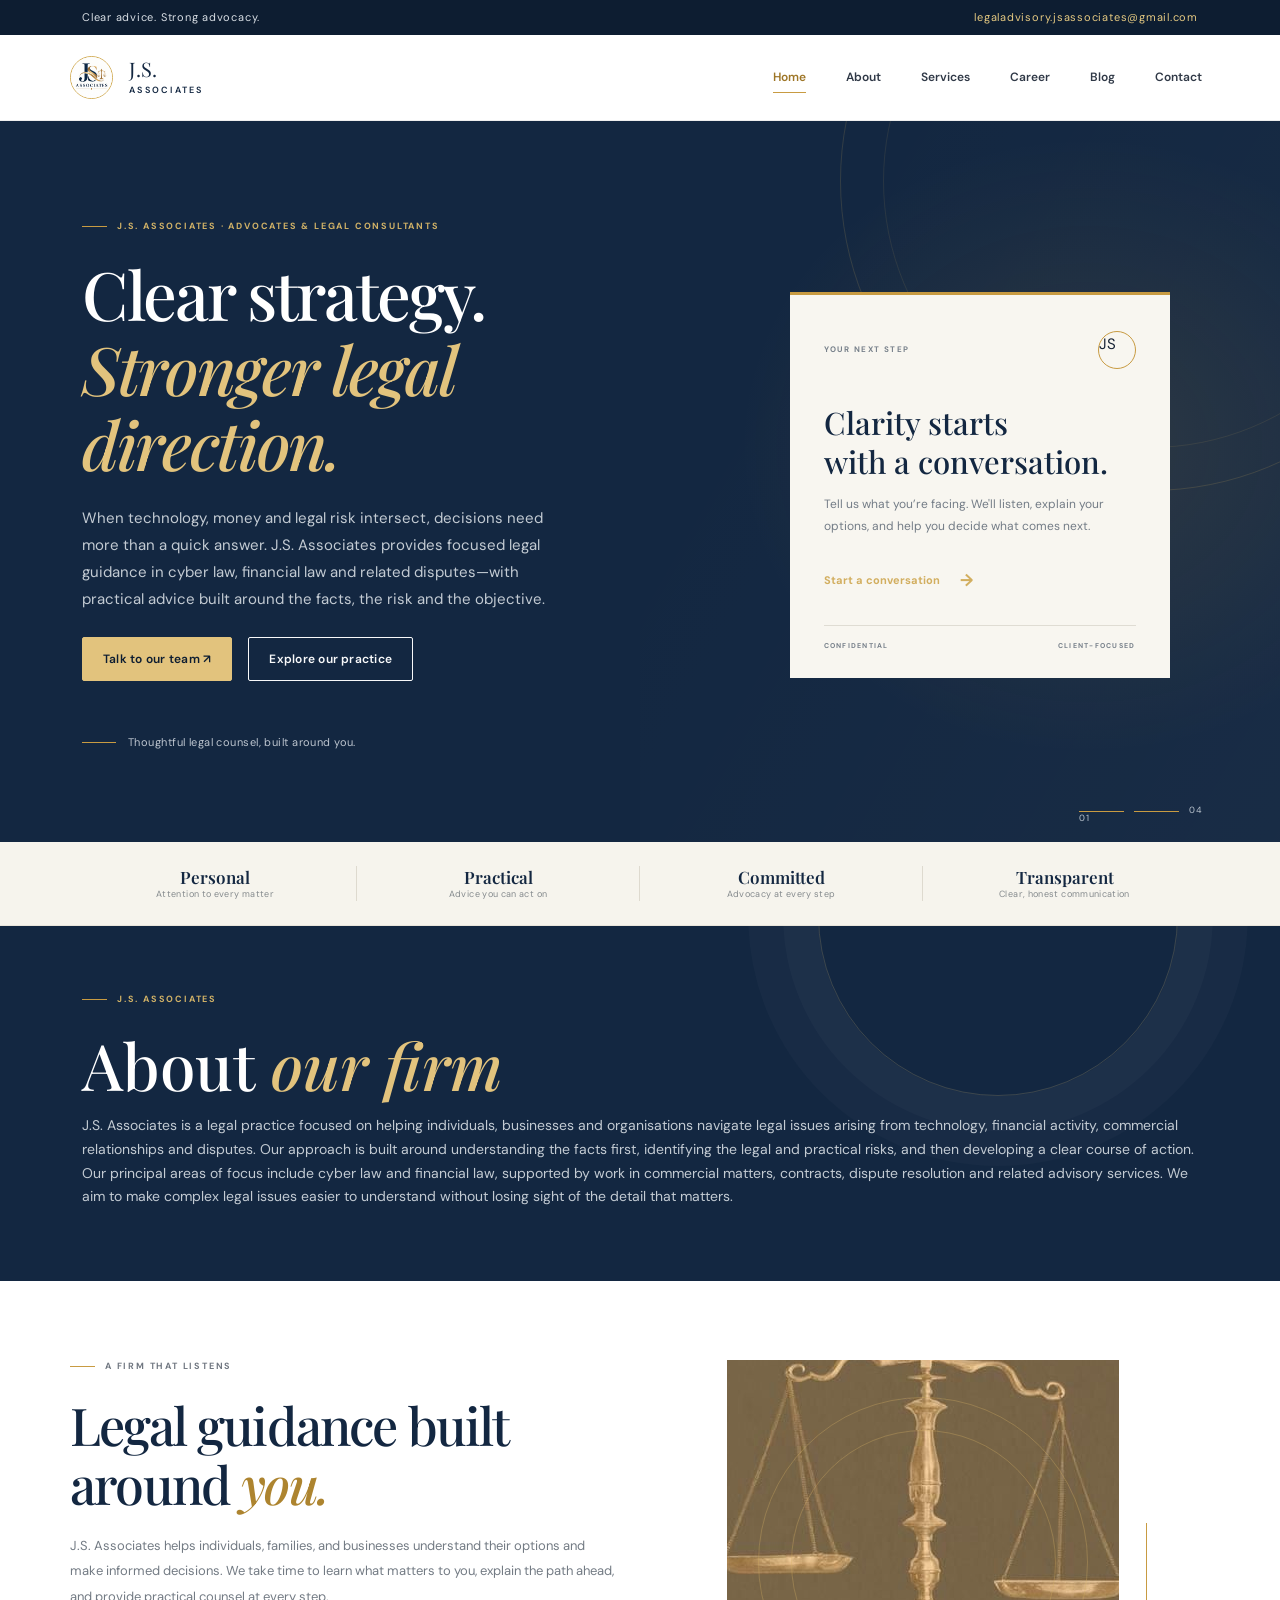
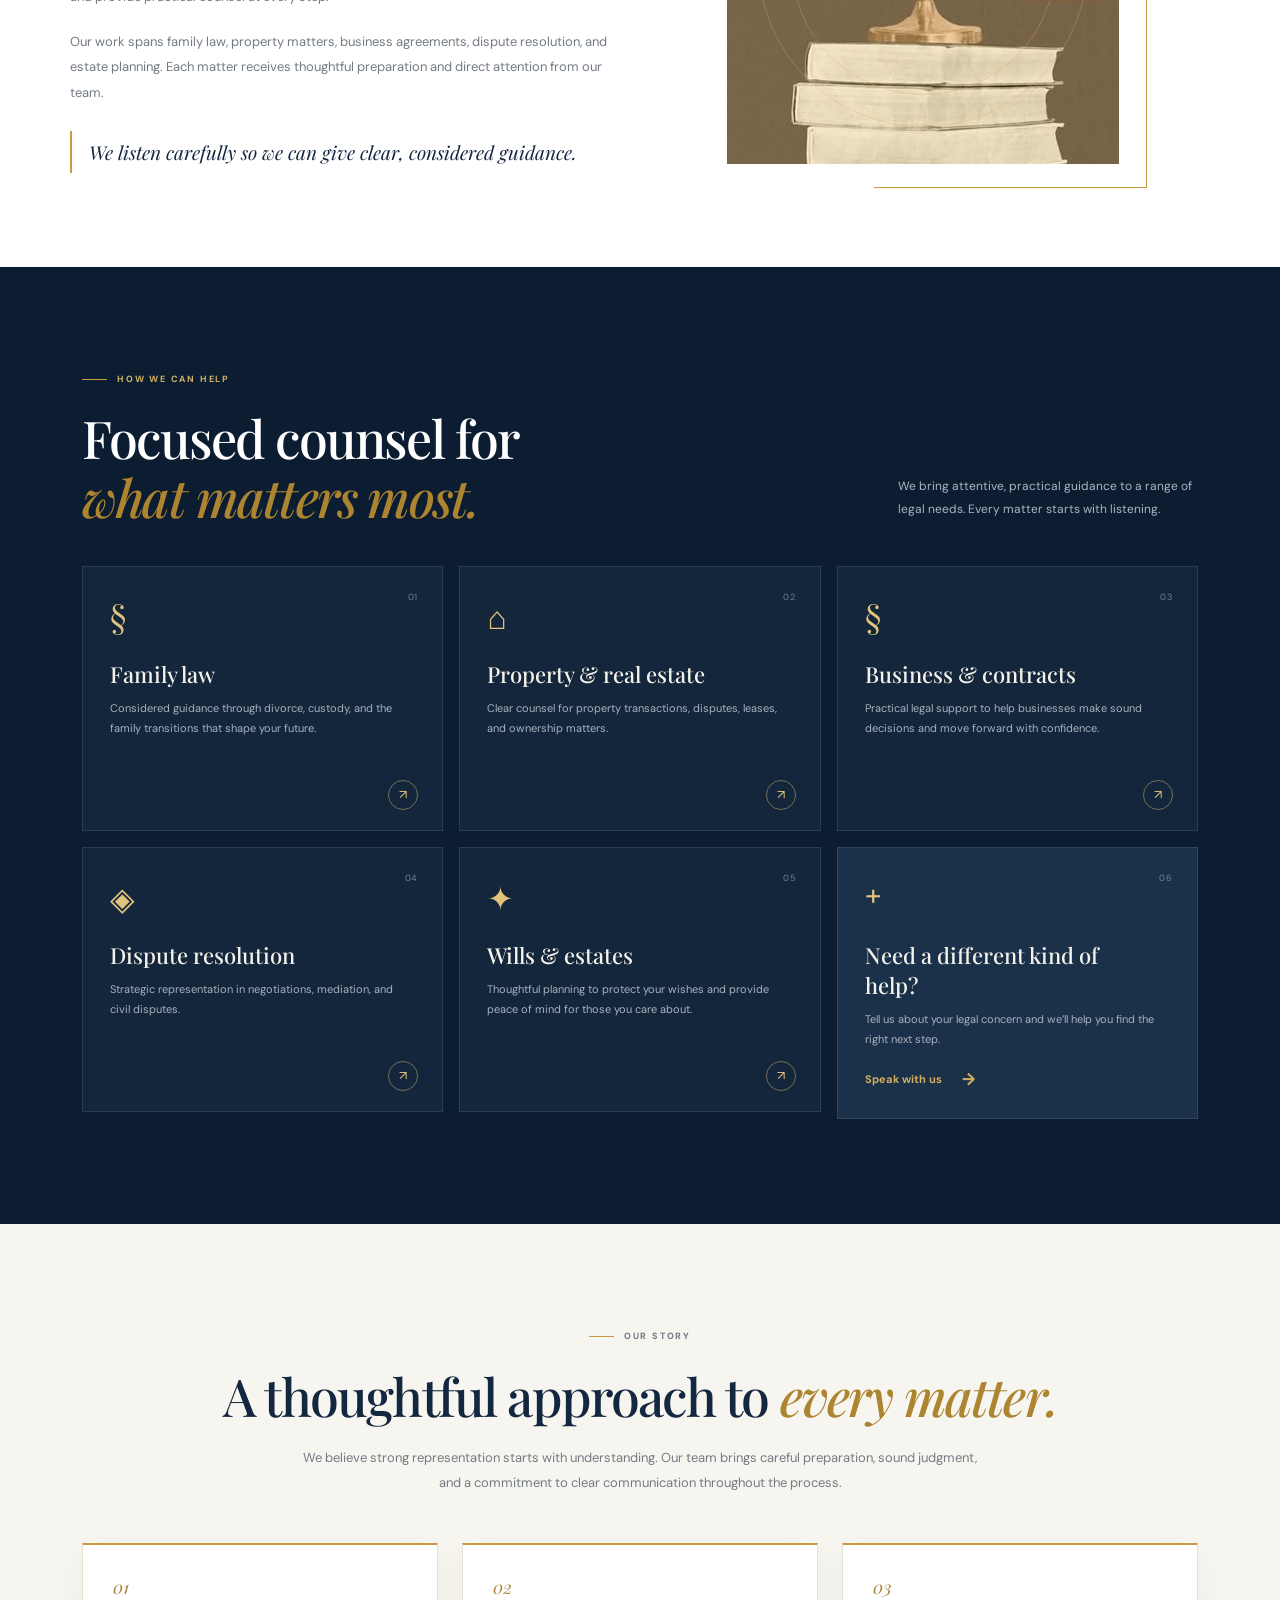
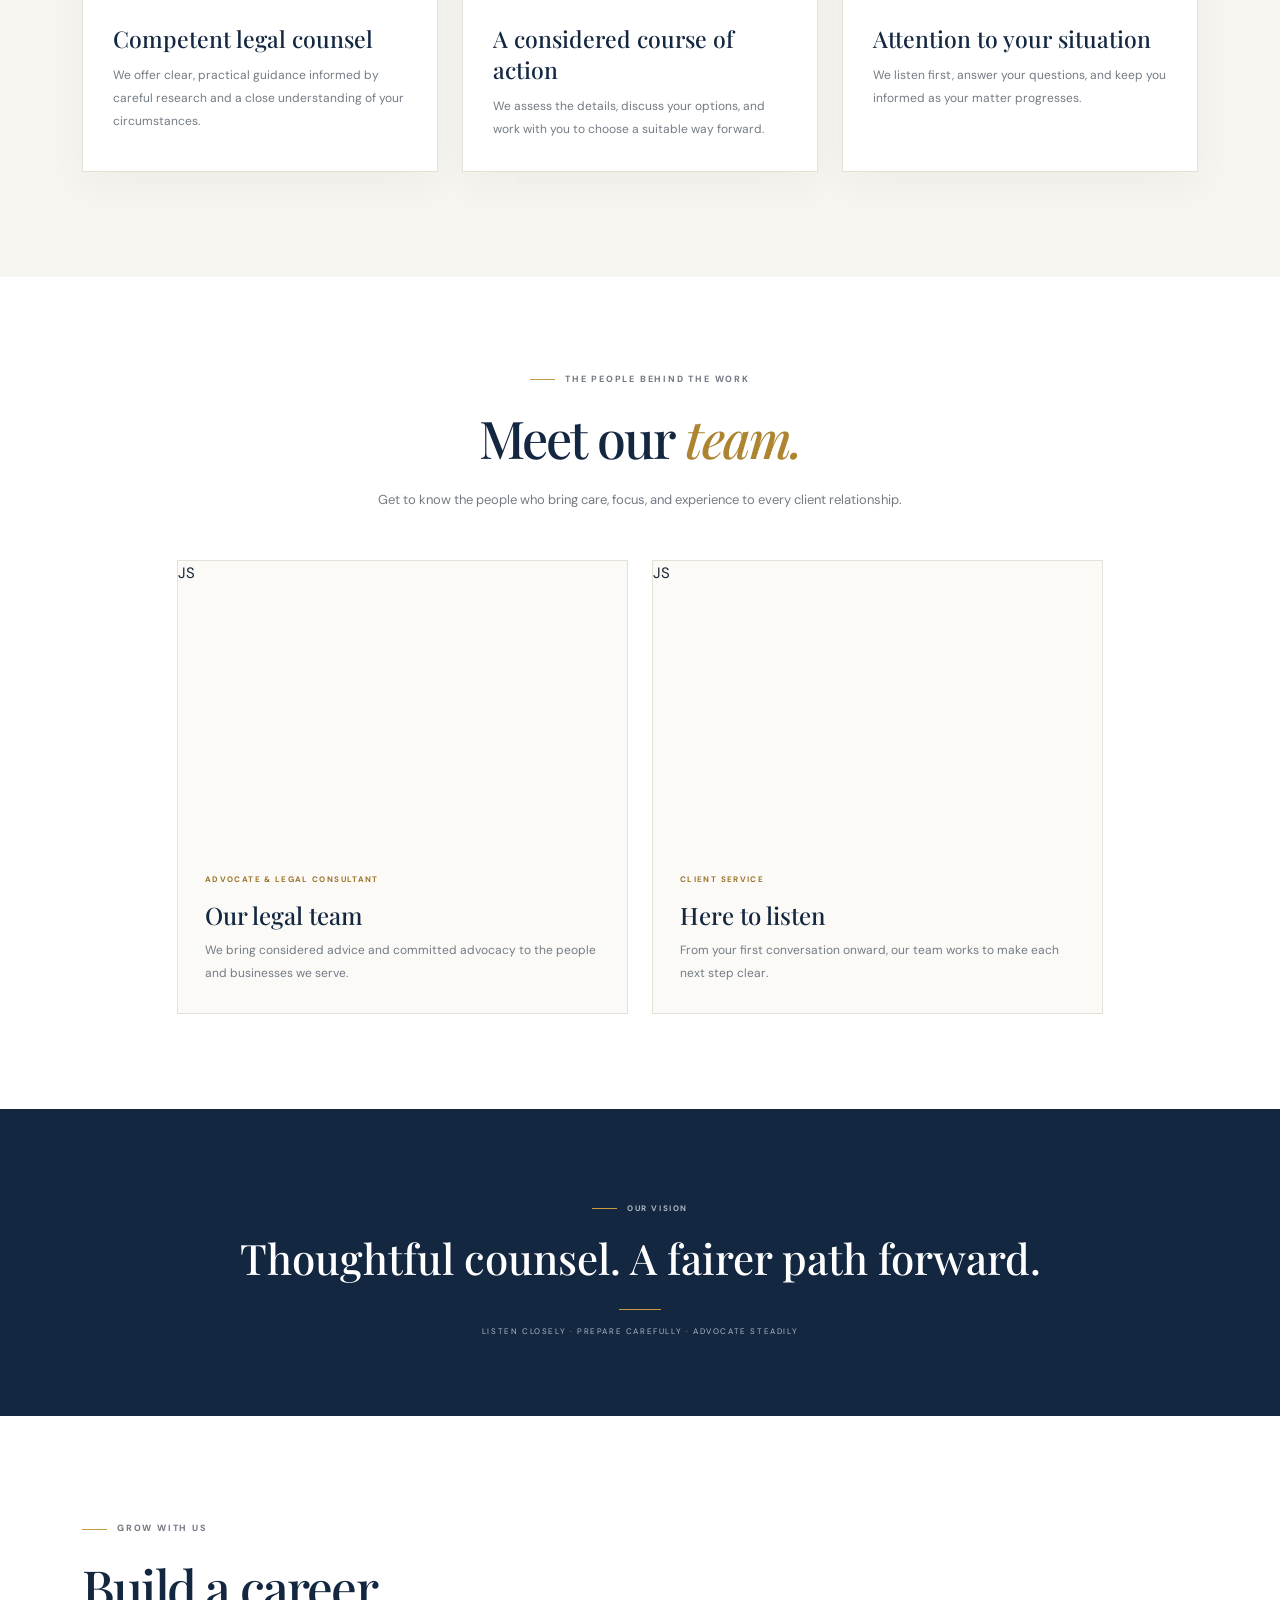
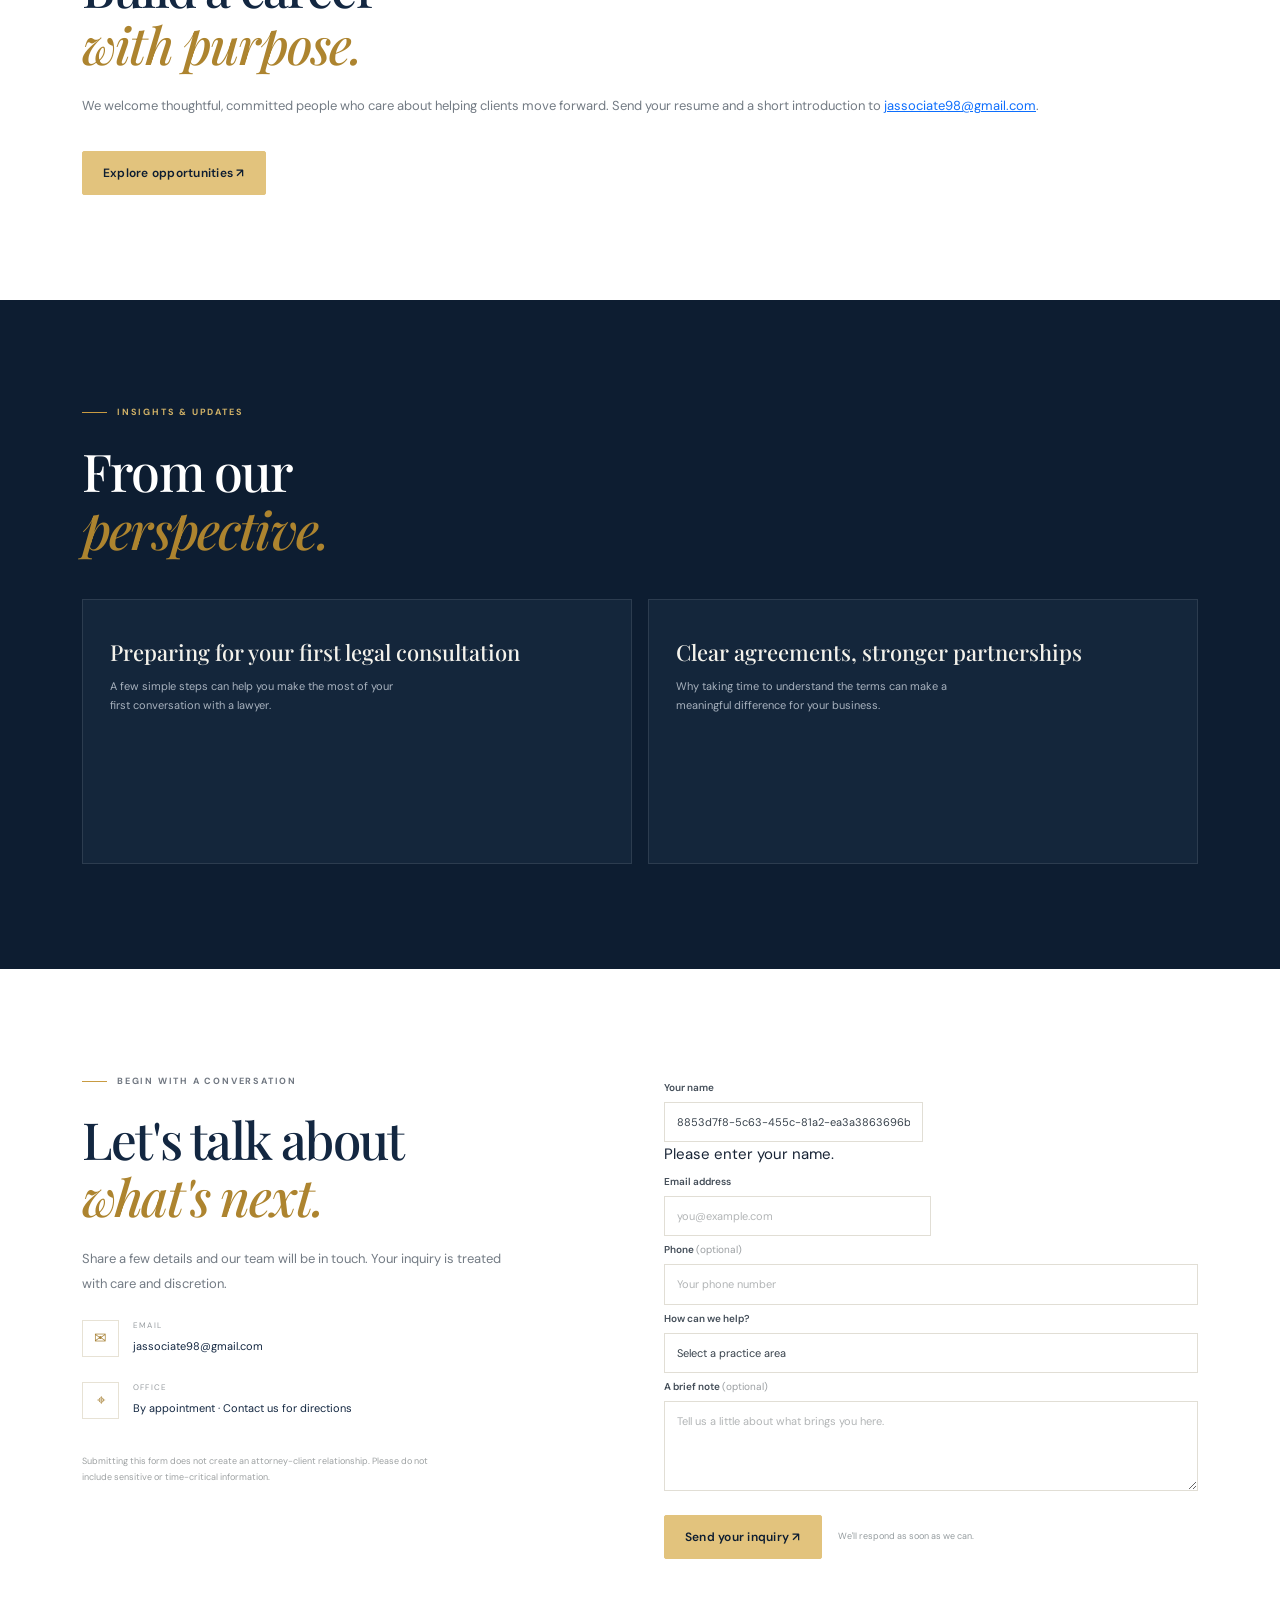
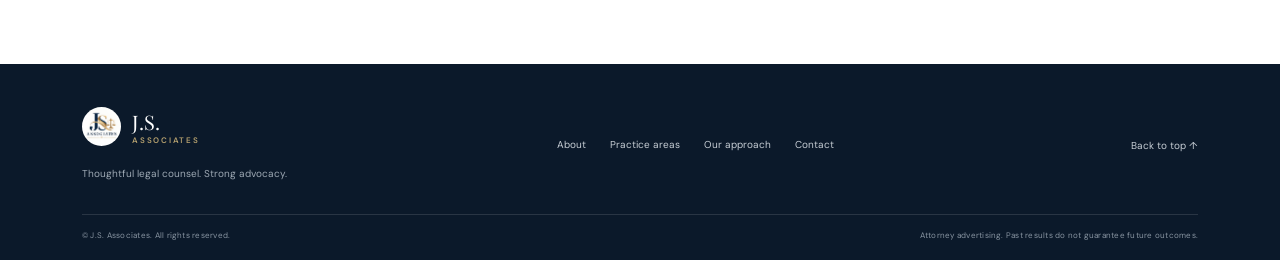
==== index.html @ 90ffd628 "Initial commit" ====
﻿<!doctype html>
<html lang="en">

<head>
  <meta charset="utf-8">
  <meta name="viewport" content="width=device-width, initial-scale=1">
  <meta name="description"
    content="Thoughtful legal counsel for individuals, families, and businesses. Meet the attorneys at J.S. Associates.">
  <title>J.S. Associates | Trusted Legal Counsel</title>
  <link rel="preconnect" href="https://fonts.googleapis.com">
  <link rel="preconnect" href="https://fonts.gstatic.com" crossorigin>
  <link
    href="https://fonts.googleapis.com/css2?family=DM+Sans:wght@400;500;600;700&family=Playfair+Display:wght@500;600;700&display=swap"
    rel="stylesheet">
  <link href="https://cdn.jsdelivr.net/npm/bootstrap@5.3.3/dist/css/bootstrap.min.css" rel="stylesheet">
  <link rel="stylesheet" href="styles.css">
</head>

<body>
  <div class="topline">
    <div class="container d-flex justify-content-between"><span>Clear advice. Strong advocacy.</span><a
        href="mailto:legaladvisory.jsassociates@gmail.com">legaladvisory.jsassociates@gmail.com</a></div>
  </div>
  <header class="site-header sticky-top">
    <nav class="navbar navbar-expand-lg container py-3" aria-label="Main navigation">
      <a class="navbar-brand d-flex align-items-center gap-3" href="#home" aria-label="J.S. Associates home"><img
          src="public/logo-associates.jpeg" alt="J.S. Associates logo" class="brand-mark"><span class="brand-name">J.S.
          <span>ASSOCIATES</span></span></a>
      <button class="navbar-toggler" type="button" aria-label="Open navigation" aria-expanded="false"
        aria-controls="mainNav"><span class="navbar-toggler-icon"></span></button>
      <div class="collapse navbar-collapse" id="mainNav">
        <ul class="navbar-nav ms-auto align-items-lg-center gap-lg-4">
          <li class="nav-item"><a class="nav-link page-tab active" aria-current="page" href="#home">Home</a></li>
          <li class="nav-item"><a class="nav-link page-tab" href="#about">About</a></li>
          <li class="nav-item"><a class="nav-link page-tab" href="#services">Services</a></li>
          <li class="nav-item"><a class="nav-link page-tab" href="#career">Career</a></li>
          <li class="nav-item"><a class="nav-link page-tab" href="#blog">Blog</a></li>
          <li class="nav-item"><a class="nav-link page-tab" href="#contact">Contact</a></li>
        </ul>
      </div>
    </nav>
  </header>
  <main>
    <section class="hero" id="home">
      <div class="hero-slides" aria-hidden="true">
        <div class="hero-slide" style="--hero-image: url('https://images.unsplash.com/photo-1589829545856-d10d557cf95f?auto=format&amp;fit=crop&amp;w=2000&amp;q=85')"></div>
        <div class="hero-slide" style="--hero-image: url('https://images.unsplash.com/photo-1550751827-4bd374c3f58b?auto=format&amp;fit=crop&amp;w=2000&amp;q=85')"></div>
        <div class="hero-slide" style="--hero-image: url('https://images.unsplash.com/photo-1450101499163-c8848c66ca85?auto=format&amp;fit=crop&amp;w=2000&amp;q=85')"></div>
        <div class="hero-slide" style="--hero-image: url('https://images.unsplash.com/photo-1486406146926-c627a92ad1ab?auto=format&amp;fit=crop&amp;w=2000&amp;q=85')"></div>
      </div>
      <div class="hero-shape"></div>
      <div class="container hero-inner">
        <div class="row align-items-center g-5">
          <div class="col-lg-7">
            <p class="eyebrow"><span></span> J.S. ASSOCIATES &middot; ADVOCATES & LEGAL CONSULTANTS</p>
            <h1>Clear strategy.<br><em>Stronger legal direction.</em></h1>
            <p class="hero-copy">When technology, money and legal risk intersect, decisions need more than a quick
              answer. J.S. Associates provides focused legal guidance in cyber law, financial law and related
              disputes—with practical advice built around the facts, the risk and the objective.
            </p>
            <div class="d-flex flex-wrap gap-3 mt-4"><a class="btn btn-gold btn-lg" href="#contact">Talk to our team
                <span aria-hidden="true">&#8599;</span></a><a class="btn btn-outline-light btn-lg"
                href="#practice">Explore our practice</a></div>
            <div class="hero-note"><span class="note-rule"></span><span>Thoughtful legal counsel, built around
                you.</span></div>
          </div>
          <div class="col-lg-5">
            <div class="hero-card">
              <div class="hero-card-top"><span class="small-label">YOUR NEXT STEP</span><span
                  class="card-mark">JS</span></div>
              <h2>Clarity starts<br>with a conversation.</h2>
              <p>Tell us what you&#8217;re facing. We&apos;ll listen, explain your options, and help you decide what
                comes next.</p><a href="#contact" class="text-link">Start a conversation <span>&#8594;</span></a>
              <div class="card-line"></div>
              <div class="card-meta"><span>CONFIDENTIAL</span><span>CLIENT-FOCUSED</span></div>
            </div>
          </div>
        </div>
      </div>
      <div class="hero-index"><span id="heroSlideNumber">01</span> <span></span> 04</div>
    </section>
    <section class="trust-strip">
      <div class="container">
        <div class="row text-center g-3">
          <div class="col-6 col-lg-3 trust-item"><strong>Personal</strong><span>Attention to every matter</span></div>
          <div class="col-6 col-lg-3 trust-item"><strong>Practical</strong><span>Advice you can act on</span></div>
          <div class="col-6 col-lg-3 trust-item"><strong>Committed</strong><span>Advocacy at every step</span></div>
          <div class="col-6 col-lg-3 trust-item"><strong>Transparent</strong><span>Clear, honest communication</span>
          </div>
        </div>
      </div>
    </section>
    <section class="about-intro" id="about">
      <div class="page-banner">
        <div class="container">
          <p class="eyebrow"><span></span> J.S. ASSOCIATES</p>
          <h1>About <em>our firm</em></h1>
          <p>J.S. Associates is a legal practice focused on helping individuals, businesses and organisations navigate
            legal issues arising from technology, financial activity, commercial relationships and disputes. Our
            approach is built around understanding the facts first, identifying the legal and practical risks, and then
            developing a clear course of action.
            Our principal areas of focus include cyber law and financial law, supported by work in commercial matters,
            contracts, dispute resolution and related advisory services. We aim to make complex legal issues easier to
            understand without losing sight of the detail that matters.
          </p>
        </div>
      </div>
      <div class="container section-pad">
        <div class="row g-5 align-items-center">
          <div class="col-lg-6">
            <p class="eyebrow dark"><span></span> A FIRM THAT LISTENS</p>
            <h2 class="section-title">Legal guidance built around <em>you.</em></h2>
            <p class="body-copy">J.S. Associates helps individuals, families, and businesses understand their options
              and make informed decisions. We take time to learn what matters to you, explain the path ahead, and
              provide practical counsel at every step.</p>
            <p class="body-copy">Our work spans family law, property matters, business agreements, dispute resolution,
              and estate planning. Each matter receives thoughtful preparation and direct attention from our team.</p>
            <p class="about-promise">We listen carefully so we can give clear, considered guidance.</p>
          </div>
          <div class="col-lg-6">
            <div class="about-art">
              <div class="art-frame">
                <img src="/public/a65504a9b54c67f866bd3abbc84ac392.jpg" alt="">
             
            </div>
          </div>
        </div>
      </div>
    </section>
    <section class="section-pad practice" id="practice">
      <div class="container">
        <div class="section-heading d-flex flex-column flex-lg-row justify-content-between align-items-lg-end">
          <div>
            <p class="eyebrow"><span></span> HOW WE CAN HELP</p>
            <h2 class="section-title">Focused counsel for<br><em>what matters most.</em></h2>
          </div>
          <p class="section-intro">We bring attentive, practical guidance to a range of legal needs. Every matter starts
            with listening.</p>
        </div>
        <div class="row g-3 mt-4">
          <div class="col-md-6 col-lg-4">
            <article class="practice-card"><span class="practice-num">01</span>
              <div class="practice-icon">&#167;</div>
              <h3>Family law</h3>
              <p>Considered guidance through divorce, custody, and the family transitions that shape your future.</p><a
                href="#contact" aria-label="Ask about family law" class="circle-arrow">&#8599;</a>
            </article>
          </div>
          <div class="col-md-6 col-lg-4">
            <article class="practice-card"><span class="practice-num">02</span>
              <div class="practice-icon">&#8962;</div>
              <h3>Property & real estate</h3>
              <p>Clear counsel for property transactions, disputes, leases, and ownership matters.</p><a href="#contact"
                aria-label="Ask about property and real estate" class="circle-arrow">&#8599;</a>
            </article>
          </div>
          <div class="col-md-6 col-lg-4">
            <article class="practice-card"><span class="practice-num">03</span>
              <div class="practice-icon">&#167;</div>
              <h3>Business & contracts</h3>
              <p>Practical legal support to help businesses make sound decisions and move forward with confidence.</p><a
                href="#contact" aria-label="Ask about business and contracts" class="circle-arrow">&#8599;</a>
            </article>
          </div>
          <div class="col-md-6 col-lg-4">
            <article class="practice-card"><span class="practice-num">04</span>
              <div class="practice-icon">&#9672;</div>
              <h3>Dispute resolution</h3>
              <p>Strategic representation in negotiations, mediation, and civil disputes.</p><a href="#contact"
                aria-label="Ask about dispute resolution" class="circle-arrow">&#8599;</a>
            </article>
          </div>
          <div class="col-md-6 col-lg-4"> 
            <article class="practice-card"><span class="practice-num">05</span>
              <div class="practice-icon">&#10022;</div>
              <h3>Wills & estates</h3>
              <p>Thoughtful planning to protect your wishes and provide peace of mind for those you care about.</p><a
                href="#contact" aria-label="Ask about wills and estates" class="circle-arrow">&#8599;</a>
            </article>
          </div>
          <div class="col-md-6 col-lg-4">
            <article class="practice-card practice-cta"><span class="practice-num">06</span>
              <div class="practice-icon">+</div>
              <h3>Need a different kind of help?</h3>
              <p>Tell us about your legal concern and we&#8217;ll help you find the right next step.</p><a
                href="#contact" class="text-link">Speak with us <span>&#8594;</span></a>
            </article>
          </div>
        </div>
      </div>
    </section>
    <section class="section-pad approach" id="approach">
      <div class="container">
        <div class="section-heading text-center mb-5">
          <p class="eyebrow dark justify-content-center"><span></span> OUR STORY</p>
          <h2 class="section-title">A thoughtful approach to <em>every matter.</em></h2>
          <p class="body-copy mx-auto" style="max-width:680px">We believe strong representation starts with
            understanding. Our team brings careful preparation, sound judgment, and a commitment to clear communication
            throughout the process.</p>
        </div>
        <div class="row g-4">
          <div class="col-md-4">
            <article class="why-card"><span class="why-icon">01</span>
              <h3>Competent legal counsel</h3>
              <p>We offer clear, practical guidance informed by careful research and a close understanding of your
                circumstances.</p>
            </article>
          </div>
          <div class="col-md-4">
            <article class="why-card"><span class="why-icon">02</span>
              <h3>A considered course of action</h3>
              <p>We assess the details, discuss your options, and work with you to choose a suitable way forward.</p>
            </article>
          </div>
          <div class="col-md-4">
            <article class="why-card"><span class="why-icon">03</span>
              <h3>Attention to your situation</h3>
              <p>We listen first, answer your questions, and keep you informed as your matter progresses.</p>
            </article>
          </div>
        </div>
      </div>
    </section>
    <section class="team-section">
      <div class="container">
        <div class="section-heading text-center mb-5">
          <p class="eyebrow dark justify-content-center"><span></span> THE PEOPLE BEHIND THE WORK</p>
          <h2 class="section-title">Meet our <em>team.</em></h2>
          <p class="body-copy mx-auto" style="max-width:620px">Get to know the people who bring care, focus, and
            experience to every client relationship.</p>
        </div>
        <div class="row g-4 justify-content-center">
          <div class="col-md-6 col-lg-5">
            <article class="team-card">
              <div class="team-monogram">JS</div>
              <div class="team-copy"><span class="team-role">ADVOCATE &amp; LEGAL CONSULTANT</span>
                <h3>Our legal team</h3>
                <p>We bring considered advice and committed advocacy to the people and businesses we serve.</p>
              </div>
            </article>
          </div>
          <div class="col-md-6 col-lg-5">
            <article class="team-card">
              <div class="team-monogram">JS</div>
              <div class="team-copy"><span class="team-role">CLIENT SERVICE</span>
                <h3>Here to listen</h3>
                <p>From your first conversation onward, our team works to make each next step clear.</p>
              </div>
            </article>
          </div>
        </div>
      </div>
    </section>
    <section class="quote-band vision-band">
      <div class="container text-center">
        <p class="eyebrow justify-content-center"><span></span> OUR VISION</p>
        <blockquote>Thoughtful counsel. A fairer path forward.</blockquote><span class="quote-rule"></span>
        <p>LISTEN CLOSELY &middot; PREPARE CAREFULLY &middot; ADVOCATE STEADILY</p>
      </div>
    </section>
    <section class="section-pad contact" id="career">
      <div class="container">
        <p class="eyebrow dark"><span></span> GROW WITH US</p>
        <h2 class="section-title">Build a career<br><em>with purpose.</em></h2>
        <p class="body-copy">We welcome thoughtful, committed people who care about helping clients move forward. Send
          your resume and a short introduction to <a href="mailto:jassociate98@gmail.com">jassociate98@gmail.com</a>.
        </p><a class="btn btn-gold mt-3" href="mailto:jassociate98@gmail.com">Explore opportunities &#8599;</a>
      </div>
    </section>
    <section class="section-pad practice" id="blog">
      <div class="container">
        <p class="eyebrow"><span></span> INSIGHTS &amp; UPDATES</p>
        <h2 class="section-title">From our<br><em>perspective.</em></h2>
        <div class="row g-3 mt-4">
          <div class="col-md-6">
            <article class="practice-card">
              <h3>Preparing for your first legal consultation</h3>
              <p>A few simple steps can help you make the most of your first conversation with a lawyer.</p>
            </article>
          </div>
          <div class="col-md-6">
            <article class="practice-card">
              <h3>Clear agreements, stronger partnerships</h3>
              <p>Why taking time to understand the terms can make a meaningful difference for your business.</p>
            </article>
          </div>
        </div>
      </div>
    </section>
    <section class="section-pad contact" id="contact">
      <div class="container">
        <div class="row g-5">
          <div class="col-lg-5">
            <p class="eyebrow dark"><span></span> BEGIN WITH A CONVERSATION</p>
            <h2 class="section-title">Let&apos;s talk about<br><em>what&apos;s next.</em></h2>
            <p class="body-copy">Share a few details and our team will be in touch. Your inquiry is treated with care
              and discretion.</p>
            <div class="contact-detail"><span class="detail-icon">&#9993;</span>
              <div><small>EMAIL</small><a href="mailto:jassociate98@gmail.com">jassociate98@gmail.com</a></div>
            </div>
            <div class="contact-detail"><span class="detail-icon">&#8982;</span>
              <div><small>OFFICE</small><span>By appointment &middot; Contact us for directions</span></div>
            </div>
            <p class="disclaimer">Submitting this form does not create an attorney-client relationship. Please do not
              include sensitive or time-critical information.</p>
          </div>
          <div class="col-lg-6 offset-lg-1">
            <form id="jassociate98@gmail.com" novalidate>
              <div class="row g-3">
                <div class="col-md-6"><label for="name" class="form-label">Your name</label><input class="form-control"
                    id="name" name="name" required autocomplete="name" placeholder="Full name" name="access_key"
                    value="8853d7f8-5c63-455c-81a2-ea3a3863696b" <div class="invalid-feedback">Please enter your name.
                </div>
              </div>
              <div class="col-md-6"><label for="email" class="form-label">Email address</label><input
                  class="form-control" id="email" name="email" type="email" required autocomplete="email"
                  placeholder="you@example.com">
                <div class="invalid-feedback">Please enter a valid email address.</div>
              </div>
              <div class="col-12"><label for="phone" class="form-label">Phone <span
                    class="optional">(optional)</span></label><input class="form-control" id="phone" name="phone"
                  type="tel" autocomplete="tel" placeholder="Your phone number"></div>
              <div class="col-12"><label for="matter" class="form-label">How can we help?</label><select
                  class="form-select" id="matter" name="matter" required>
                  <option value="" selected disabled>Select a practice area</option>
                  <option>Family law</option>
                  <option>Property & real estate</option>
                  <option>Business & contracts</option>
                  <option>Dispute resolution</option>
                  <option>Wills & estates</option>
                  <option>Other</option>
                </select>
                <div class="invalid-feedback">Please choose a practice area.</div>
              </div>
              <div class="col-12"><label for="message" class="form-label">A brief note <span
                    class="optional">(optional)</span></label><textarea class="form-control" id="message" name="message"
                  rows="4" placeholder="Tell us a little about what brings you here."></textarea></div>
              <div class="col-12 d-flex flex-column flex-sm-row align-items-sm-center gap-3 mt-4"><button
                  class="btn btn-gold btn-lg" type="submit">Send your inquiry <span
                    aria-hidden="true">&#8599;</span></button><span class="form-note">We&apos;ll respond as soon as we
                  can.</span></div>
              <div class="col-12">
                <div id="formStatus" class="form-status" role="status" aria-live="polite"></div>
              </div>
          </div>
          </form>
        </div>
      </div>
      </div>
    </section>
  </main>
  <footer class="footer">
    <div class="container">
      <div class="row align-items-center gy-4">
        <div class="col-lg-5"><a class="footer-brand" href="#home"><img src="public/logo-associates.jpeg" alt=""><span>J.S.
              <small>ASSOCIATES</small></span></a>
          <p>Thoughtful legal counsel. Strong advocacy.</p>
        </div>
        <div class="col-lg-4">
          <div class="footer-links"><a href="#about">About</a><a href="#practice">Practice areas</a><a
              href="#approach">Our approach</a><a href="#contact">Contact</a></div>
        </div>
        <div class="col-lg-3 text-lg-end"><a class="back-top" href="#home">Back to top &#8593;</a></div>
      </div>
      <div class="footer-bottom"><span>&#169; <span id="year"></span> J.S. Associates. All rights
          reserved.</span><span>Attorney advertising. Past results do not guarantee future outcomes.</span></div>
    </div>
  </footer>
  <script src="https://cdn.jsdelivr.net/npm/bootstrap@5.3.3/dist/js/bootstrap.bundle.min.js"></script>
  <script src="script.js"></script>
</body>

</html>
---- styles.css ----
﻿:root {
    --navy: #132741;
    --navy-deep: #0d1d31;
    --gold: #c89b42;
    --gold-light: #e2c37d;
    --cream: #f7f5ef;
    --ink: #172335;
    --muted: #687382;
    --line: #e5e1d7;
    --serif: "Playfair Display", Georgia, serif;
    --sans: "DM Sans", Arial, sans-serif
}

* {
    box-sizing: border-box
}

html {
    scroll-behavior: smooth;
    scroll-padding-top: 86px
}

body {
    margin: 0;
    font-family: var(--sans);
    color: var(--ink);
    font-size: 15px;
    line-height: 1.7
}

.topline {
    background: var(--navy-deep);
    color: #d9dfE5;
    font-size: 11px;
    letter-spacing: .07em;
    padding: 8px 0
}

.topline a {
    color: #e5c981;
    text-decoration: none
}

.site-header {
    background: rgba(255, 255, 255, .97);
    border-bottom: 1px solid #eee;
    z-index: 10
}

.navbar-brand {
    text-decoration: none
}

.brand-mark {
    width: 43px;
    height: 43px;
    object-fit: cover;
    border-radius: 50%;
    border: 1px solid #d2ad58
}

.brand-name {
    color: var(--navy);
    font-family: var(--serif);
    font-size: 20px;
    line-height: 1
}

.brand-name span {
    display: block;
    font: 600 9px var(--sans);
    letter-spacing: .25em;
    margin-top: 5px
}

.nav-link {
    font-size: 12px;
    font-weight: 600;
    color: #303947 !important
}

.nav-link:hover {
    color: #9e7627 !important
}

.btn {
    border-radius: 2px;
    font-weight: 600;
    font-size: 12px;
    letter-spacing: .02em;
    padding: 12px 20px
}

.btn-gold {
    color: var(--navy-deep);
    background: var(--gold-light);
    border: 1px solid var(--gold-light)
}

.btn-gold:hover {
    background: #d4ae5a;
    border-color: #d4ae5a;
    color: var(--navy-deep)
}

.nav-cta {
    padding: 10px 16px
}

.hero {
    position: relative;
    overflow: hidden;
    background: var(--navy);
    color: #fff;
    min-height: 600px;
    padding: 98px 0 90px
}

.hero-slides {
    position: absolute;
    inset: 0;
    z-index: 0;
    background: var(--navy)
}

.hero-slide {
    position: absolute;
    inset: 0;
    opacity: 0;
    background-image: var(--hero-image);
    background-position: center;
    background-size: cover;
    animation: hero-fade 24s infinite;
}

.hero-slide:nth-child(2) { animation-delay: 6s }
.hero-slide:nth-child(3) { animation-delay: 12s }
.hero-slide:nth-child(4) { animation-delay: 18s }

.hero-slide:after {
    content: "";
    position: absolute;
    inset: 0;
    background: linear-gradient(90deg, rgba(11, 25, 42, .94) 0%, rgba(11, 25, 42, .82) 48%, rgba(11, 25, 42, .58) 100%);
}

@keyframes hero-fade {
    0%, 22%, 100% { opacity: 0 }
    4%, 18% { opacity: 1 }
}

@media (prefers-reduced-motion: reduce) {
    .hero-slide { animation: none; opacity: 0 }
    .hero-slide:first-child { opacity: 1 }
}

.hero:before {
    content: "";
    position: absolute;
    z-index: 1;
    inset: 0 0 0 50%;
    background: radial-gradient(ellipse at 70% 45%, rgba(201, 155, 66, .13), transparent 55%), linear-gradient(120deg, transparent 20%, rgba(255, 255, 255, .025))
}

.hero-shape {
    position: absolute;
    z-index: 2;
    width: 620px;
    height: 620px;
    border: 1px solid rgba(207, 169, 91, .17);
    border-radius: 50%;
    right: -180px;
    top: -250px
}

.hero-shape:after {
    content: "";
    position: absolute;
    inset: 42px;
    border: 1px solid rgba(207, 169, 91, .11);
    border-radius: 50%
}

.hero-inner {
    position: relative;
    z-index: 3
}

.eyebrow {
    font-size: 9px;
    font-weight: 700;
    letter-spacing: .2em;
    color: #d1b267;
    margin-bottom: 22px;
    display: flex;
    align-items: center;
    gap: 10px
}

.eyebrow>span {
    width: 25px;
    height: 1px;
    background: var(--gold)
}

.eyebrow.dark {
    color: #707781
}

.hero h1,
.section-title {
    font: 500 clamp(42px, 5.3vw, 67px)/1.12 var(--serif);
    letter-spacing: -.035em;
    margin: 0
}

.hero h1 em,
.section-title em {
    font-weight: 500;
    color: var(--gold-light)
}

.hero-copy {
    font-size: 15px;
    color: #c3cbd3;
    max-width: 490px;
    margin: 24px 0 0;
    line-height: 1.8
}

.hero-note {
    display: flex;
    align-items: center;
    gap: 12px;
    color: #bdc5cf;
    font-size: 11px;
    margin-top: 52px;
    letter-spacing: .04em
}

.note-rule {
    height: 1px;
    width: 34px;
    background: var(--gold)
}

.hero-card {
    position: relative;
    padding: 36px 34px 27px;
    background: #f8f6f0;
    color: var(--ink);
    max-width: 380px;
    margin: 0 auto;
    border-top: 3px solid var(--gold)
}

.hero-card-top {
    display: flex;
    justify-content: space-between;
    align-items: center
}

.small-label,
.card-meta {
    font-size: 8px;
    letter-spacing: .18em;
    font-weight: 700;
    color: #77808a
}

.card-mark {
    width: 38px;
    height: 38px;
    object-fit: cover;
    border-radius: 50%;
    border: 1px solid var(--gold)
}

.hero-card h2 {
    font: 500 31px/1.25 var(--serif);
    margin: 34px 0 14px;
    color: var(--navy)
}

.hero-card p {
    color: #737c86;
    font-size: 12px;
    line-height: 1.8
}

.text-link {
    display: inline-flex;
    gap: 20px;
    align-items: center;
    color: #d2ae5f;
    text-decoration: none;
    font-size: 11px;
    font-weight: 700;
    margin-top: 12px
}

.text-link span {
    font-size: 17px;
    transition: transform .2s
}

.text-link:hover span {
    transform: translateX(4px)
}

.card-line {
    height: 1px;
    background: #dfdcd3;
    margin: 30px 0 14px
}

.card-meta {
    display: flex;
    justify-content: space-between;
    font-size: 7px
}

.hero-index {
    position: absolute;
    z-index: 3;
    bottom: 23px;
    right: 6%;
    font-size: 9px;
    letter-spacing: .15em;
    color: #bac4ce;
    display: flex;
    gap: 10px;
    align-items: center
}

.hero-index span {
    width: 45px;
    height: 1px;
    background: var(--gold)
}

.trust-strip {
    padding: 24px 0;
    background: #f6f4ed;
    border-bottom: 1px solid #e9e5db
}

.trust-item {
    display: flex;
    flex-direction: column;
    line-height: 1.5;
    border-right: 1px solid #dedacf
}

.trust-item:last-child {
    border: 0
}

.trust-item strong {
    font: 600 17px var(--serif);
    color: var(--navy)
}

.trust-item span {
    font-size: 9px;
    color: #858a8d;
    letter-spacing: .04em
}

.section-pad {
    padding: 105px 0
}

.about {
    background: #fff
}

.about-art {
       position: relative;
    max-width: 420px;
    margin: auto;
    padding: 0 28px 24px 0;

}

.art-frame {
    aspect-ratio: 1/1.03;
    background: var(--navy);
    position: relative;
    display: flex;
    align-items: center;
    justify-content: center;
    overflow: hidden
}

.art-frame:before,
.art-frame:after {
    content: "";
    position: absolute;
    border: 1px solid rgba(211, 177, 102, .33);
    border-radius: 50%;
    width: 330px;
    height: 330px
}

.art-frame:after {
    width: 265px;
    height: 265px
}

.art-initials {
    width: 180px;
    height: 180px;
    object-fit: cover;
    border-radius: 50%;
    z-index: 1;
}

.art-caption {
    position: absolute;
    bottom: 28px;
    color: #d5dce3;
    font-size: 8px;
    letter-spacing: .22em
}

.about-art:after {
    content: "";
    position: absolute;
    right: 0;
    bottom: 0;
    width: 65%;
    height: 62%;
    border-right: 1px solid var(--gold);
    border-bottom: 1px solid var(--gold);
    z-index: 0
}

.art-number {
    position: absolute;
    left: -16px;
    top: 15px;
    writing-mode: vertical-rl;
    color: var(--gold);
    font-size: 9px;
    letter-spacing: .2em
}

.section-title {
    font-size: clamp(36px, 4.1vw, 52px);
    color: var(--navy)
}

.section-title em {
    color: #ad842f
}

.body-copy {
    font-size: 13px;
    color: #737b84;
    line-height: 1.95;
    margin-top: 20px
}

.dark-link {
    color: #9a742b;
    margin-top: 12px
}

.practice {
    background: var(--navy-deep);
    color: #fff
}

.practice .section-title {
    color: #fff
}

.practice .section-intro {
    max-width: 300px;
    color: #aab5c1;
    font-size: 12px;
    line-height: 1.9;
    margin: 0 0 5px
}

.practice-card {
    position: relative;
    min-height: 265px;
    padding: 27px 27px 24px;
    background: #14263b;
    border: 1px solid rgba(255, 255, 255, .1);
    transition: transform .25s, border-color .25s
}

.practice-card:hover {
    transform: translateY(-4px);
    border-color: rgba(210, 174, 95, .65)
}

.practice-num {
    position: absolute;
    top: 23px;
    right: 24px;
    font-size: 9px;
    color: #718094;
    letter-spacing: .1em
}

.practice-icon {
    color: var(--gold-light);
    font: 32px var(--serif);
    height: 55px
}

.practice-card h3 {
    font: 500 22px var(--serif);
    color: #f4f2eb;
    margin: 10px 0
}

.practice-card p {
    font-size: 11px;
    color: #a8b2be;
    line-height: 1.8;
    max-width: 290px
}

.blog-more {
  margin-top: 18px;
}

.blog-more summary {
  display: inline-flex;
  align-items: center;
  gap: 10px;
  color: #d2ae5f;
  cursor: pointer;
  font-size: 11px;
  font-weight: 700;
  list-style: none;
}

.blog-more summary::-webkit-details-marker {
  display: none;
}

.blog-more summary span {
  font-size: 16px;
  transition: transform .2s;
}

.blog-more[open] summary span {
  transform: rotate(90deg);
}

.blog-more p {
  margin: 12px 0 0;
}

.blog-card {
  height: 100%;
  background: #fff;
  border: 1px solid var(--line);
  box-shadow: 0 8px 24px rgba(19, 39, 65, .06);
  transition: transform .25s, box-shadow .25s;
}

.blog-card:hover {
  transform: translateY(-4px);
  box-shadow: 0 14px 32px rgba(19, 39, 65, .12);
}

.blog-card > img {
  display: block;
  width: 100%;
  height: 220px;
  object-fit: cover;
  background: var(--cream);
}

.blog-card-copy {
  padding: 24px 25px 26px;
}

.blog-category {
  color: #9e7627;
  font-size: 9px;
  font-weight: 700;
  letter-spacing: .14em;
}

.blog-card h3 {
  margin: 10px 0;
  color: var(--navy);
  font: 600 20px/1.35 var(--serif);
}

.blog-card p {
  margin-bottom: 14px;
  color: var(--muted);
  font-size: 13px;
  line-height: 1.75;
}

.blog-read-more,
.blog-back {
  padding: 0;
  border: 0;
  background: transparent;
  color: #9e7627;
  cursor: pointer;
  font: 600 12px var(--sans);
}

.blog-read-more span {
  font-size: 17px;
}

.blog-article-view {
  background: #fff;
}

.blog-back {
  margin: 0 0 20px;
}

.blog-article-image {
  display: block;
  width: 100%;
  height: clamp(260px, 38vw, 460px);
  object-fit: cover;
  background: var(--navy-deep);
}

.blog-article-copy {
  max-width: 820px;
  margin: 0 auto;
  padding: 48px 24px 20px;
}

.blog-article-copy .section-title {
  margin: 12px 0 28px;
}

.blog-article-body p {
  color: #3d4857;
  font-size: 16px;
  line-height: 1.9;
  margin-bottom: 20px;
}

.blog-article-disclaimer {
  border-top: 1px solid var(--line);
  color: var(--muted);
  font-size: 12px;
  margin-top: 34px;
  padding-top: 18px;
}

.circle-arrow {
    position: absolute;
    right: 24px;
    bottom: 20px;
    width: 30px;
    height: 30px;
    border: 1px solid rgba(218, 186, 115, .48);
    border-radius: 50%;
    color: #e2c37d;
    text-decoration: none;
    display: grid;
    place-items: center;
    font-size: 13px
}

.practice-cta {
    background: #1b3049
}

.practice-cta .practice-icon {
    font: 30px var(--sans)
}

.practice-cta h3 {
    max-width: 235px
}

.practice-cta .text-link {
    margin-top: 0
}

.approach {
    background: #f7f5ef
}

.approach .body-copy {
    max-width: 370px
}

.step {
    display: flex;
    gap: 24px;
    border-bottom: 1px solid #dcd8cd;
    padding: 19px 0 22px
}

.step:first-child {
    padding-top: 0
}

.step>span {
    color: #af8734;
    font: italic 18px var(--serif)
}

.step h3 {
    font: 500 21px var(--serif);
    color: var(--navy);
    margin: 0 0 6px
}

.step p {
    color: #747c83;
    font-size: 11px;
    margin: 0
}

.quote-band {
    padding: 68px 0 63px;
    background: var(--navy);
    color: white
}

.quote-mark {
    color: var(--gold-light);
    font: 72px/.8 var(--serif)
}

.quote-band blockquote {
    font: 500 clamp(23px, 3vw, 34px)/1.4 var(--serif);
    margin: 14px 0 21px
}

.quote-rule {
    display: block;
    width: 42px;
    height: 1px;
    margin: auto;
    background: var(--gold)
}

.quote-band p {
    font-size: 8px;
    letter-spacing: .2em;
    color: #aeb8c4;
    margin: 15px 0 0
}

.contact {
    background: #fff
}

.contact .section-title {
    font-size: clamp(38px, 4vw, 52px)
}

.contact-detail {
    display: flex;
    align-items: center;
    gap: 14px;
    margin-top: 23px
}

.detail-icon {
    width: 37px;
    height: 37px;
    border: 1px solid #e7e2d5;
    color: #a88339;
    display: grid;
    place-items: center
}

.contact-detail small {
    display: block;
    font-size: 8px;
    letter-spacing: .15em;
    color: #989da1
}

.contact-detail a,
.contact-detail div>span {
    font-size: 11px;
    color: var(--navy);
    text-decoration: none
}

.disclaimer {
    font-size: 9px;
    color: #9da1a2;
    line-height: 1.7;
    max-width: 360px;
    margin-top: 34px
}

.contact-form {
    padding: 34px;
    background: #f8f7f3;
    border-top: 2px solid var(--gold)
}

.form-label {
    font-size: 10px;
    font-weight: 600;
    color: #434d58;
    margin-bottom: 6px
}

.optional {
    color: #9b9fa2;
    font-weight: 400
}

.form-control,
.form-select {
    border-radius: 0;
    border: 1px solid #e1ded5;
    background: #fff;
    padding: 11px 12px;
    font-size: 11px;
    color: #37414b
}

.form-control:focus,
.form-select:focus {
    border-color: #c5a353;
    box-shadow: 0 0 0 .15rem rgba(197, 163, 83, .14)
}

.form-control::placeholder {
    color: #b2b5b6
}

.form-note {
    font-size: 9px;
    color: #949b9e
}

.form-status {
    font-size: 11px;
    color: #2b694c
}

.footer {
    background: #0b192a;
    color: #dbe0e4;
    padding: 43px 0 18px
}

.footer-brand {
    display: inline-flex;
    align-items: center;
    gap: 11px;
    color: #fff;
    text-decoration: none;
    font: 20px var(--serif)
}

.footer-brand img {
    width: 39px;
    height: 39px;
    object-fit: cover;
    border-radius: 50%
}

.footer-brand small {
    display: block;
    color: #b5a06e;
    font: 600 8px var(--sans);
    letter-spacing: .22em
}

.footer p {
    font-size: 10px;
    color: #9ea9b4;
    margin: 10px 0 0
}

.footer-links {
    display: flex;
    flex-wrap: wrap;
    gap: 12px 24px
}

.footer-links a,
.back-top {
    color: #c7ced5;
    text-decoration: none;
    font-size: 10px
}

.footer-links a:hover,
.back-top:hover {
    color: #e2c37d
}

.footer-bottom {
    border-top: 1px solid rgba(255, 255, 255, .12);
    margin-top: 32px;
    padding-top: 14px;
    display: flex;
    justify-content: space-between;
    gap: 10px;
    color: #8995a2;
    font-size: 8px;
    letter-spacing: .03em
}

#contact,
#practice,
#about,
#approach {
    scroll-margin-top: 80px
}

@media(max-width:991.98px) {
    .navbar-collapse {
        padding: 15px 0
    }

    .navbar-nav {
        align-items: stretch !important;
        gap: 4px !important
    }

    .nav-cta {
        display: inline-block;
        margin-top: 8px
    }

    .hero {
        padding: 75px 0
    }

    .hero-card {
        margin-top: 15px
    }

    .section-pad {
        padding: 75px 0
    }

    .about-art {
        margin: auto 
    }

    .trust-item:nth-child(2) {
        border: 0
    }

    .trust-item {
        padding: 8px
    }
}

@media(max-width:575.98px) {
    .topline .container {
        align-items: flex-start;
        flex-direction: column;
        gap: 2px;
        overflow-wrap: anywhere
    }

    .topline a {
        max-width: 100%;
        overflow-wrap: anywhere
    }

    .navbar {
        flex-wrap: wrap
    }

    .navbar-brand {
        gap: 9px !important;
        margin-right: 8px
    }

    .brand-mark {
        width: 38px;
        height: 38px
    }

    .navbar-toggler {
        padding: 5px 8px
    }

    .topline .container {
        font-size: 9px
    }

    .hero {
        padding: 62px 0 75px;
        min-height: 0
    }

    .hero h1 {
        font-size: clamp(36px, 10.5vw, 45px);
        overflow-wrap: anywhere
    }

    .eyebrow {
        font-size: 8px;
        letter-spacing: .13em;
        align-items: flex-start
    }

    .hero .row {
        --bs-gutter-x: 1.25rem
    }

    .hero-card {
        width: 100%;
        max-width: 380px;
        margin-right: auto;
        margin-left: auto
    }

    .hero-note {
        margin-top: 35px
    }

    .hero-card {
        padding: 28px 25px
    }

    .hero-index {
        right: 20px
    }

    .section-pad {
        padding: 65px 0
    }

    .trust-strip {
        padding: 15px 0
    }

    .trust-item strong {
        font-size: 15px
    }

    .trust-item span {
        font-size: 8px
    }

    .about-art {
        max-width: 340px
    }

    .art-initials {
        width: 150px;
        height: 150px
    }

    .section-title {
        font-size: 39px
    }

    .practice-card {
        min-height: 240px
    }

    .contact-form {
        padding: 22px 17px
    }

    .footer-bottom {
        flex-direction: column
    }

    .contact-detail a,
    .contact-detail div > span {
        overflow-wrap: anywhere
    }

    .quote-band {
        padding: 55px 0
    }
}

.page-tab.active {
    color: #9e7627 !important;
    position: relative
}

.page-tab.active:after {
    content: '';
    position: absolute;
    left: .5rem;
    right: .5rem;
    bottom: 2px;
    height: 1px;
    background: var(--gold)
}

[hidden] {
    display: none !important
}


/* About page, inspired by the reference firm's editorial sections. */
.page-banner {
    background: var(--navy);
    color: #fff;
    padding: 66px 0 72px;
    position: relative;
    overflow: hidden
}

.page-banner:after {
    content: "";
    position: absolute;
    width: 360px;
    height: 360px;
    border: 1px solid rgba(226, 195, 125, .2);
    border-radius: 50%;
    right: 8%;
    top: -190px;
    box-shadow: 0 0 0 35px rgba(255, 255, 255, .025), 0 0 0 70px rgba(255, 255, 255, .02)
}

.page-banner .container {
    position: relative;
    z-index: 1
}

.page-banner h1 {
    font: 500 clamp(42px, 5vw, 64px)/1.1 var(--serif);
    margin: 0
}

.page-banner h1 em {
    color: var(--gold-light)
}

.page-banner .container>p:last-child {
    color: #c3cbd3;
    font-size: 14px;
    margin: 14px 0 0
}

.about-promise {
    border-left: 2px solid var(--gold);
    padding: 8px 0 8px 17px;
    color: var(--navy);
    font: italic 19px var(--serif);
    margin-top: 26px
}

.about-intro .section-pad {
    padding-top: 78px;
    padding-bottom: 78px
}

.why-card {
    height: 100%;
    padding: 30px;
    background: #fff;
    border: 1px solid var(--line);
    border-top: 2px solid var(--gold);
    box-shadow: 0 12px 35px rgba(19, 39, 65, .04)
}

.why-icon {
    font: italic 18px var(--serif);
    color: #a88339
}

.why-card h3 {
    font: 500 23px var(--serif);
    color: var(--navy);
    margin: 20px 0 10px
}

.why-card p,
.team-copy p {
    font-size: 12px;
    color: #737b84;
    line-height: 1.9;
    margin: 0
}

.approach {
    background: #f7f5ef
}

.team-section {
    padding: 95px 0;
    background: #fff
}

.team-card {
    border: 1px solid var(--line);
    background: #fbfaf7;
    height: 100%
}

.team-monogram {
    height: 280px;
    overflow: hidden
}

.team-monogram img {
    display: block;
    width: 100%;
    height: 100%;
    object-fit: cover;
    object-position: center 35%
}

.team-copy {
    padding: 24px 27px 28px
}

.team-role {
    font-size: 8px;
    letter-spacing: .17em;
    color: #9a742b;
    font-weight: 700
}

.team-copy h3 {
    font: 500 24px var(--serif);
    color: var(--navy);
    margin: 8px 0
}

.vision-band {
    padding: 78px 0
}

.vision-band blockquote {
    font-size: clamp(26px, 4vw, 42px)
}

@media(max-width:575.98px) {
    .page-banner {
        padding: 50px 0
    }

    .about-intro .section-pad,
    .team-section {
        padding-top: 62px;
        padding-bottom: 62px
    }

    .why-card {
        padding: 24px
    }

    .team-monogram {
        height: 230px
    }
}
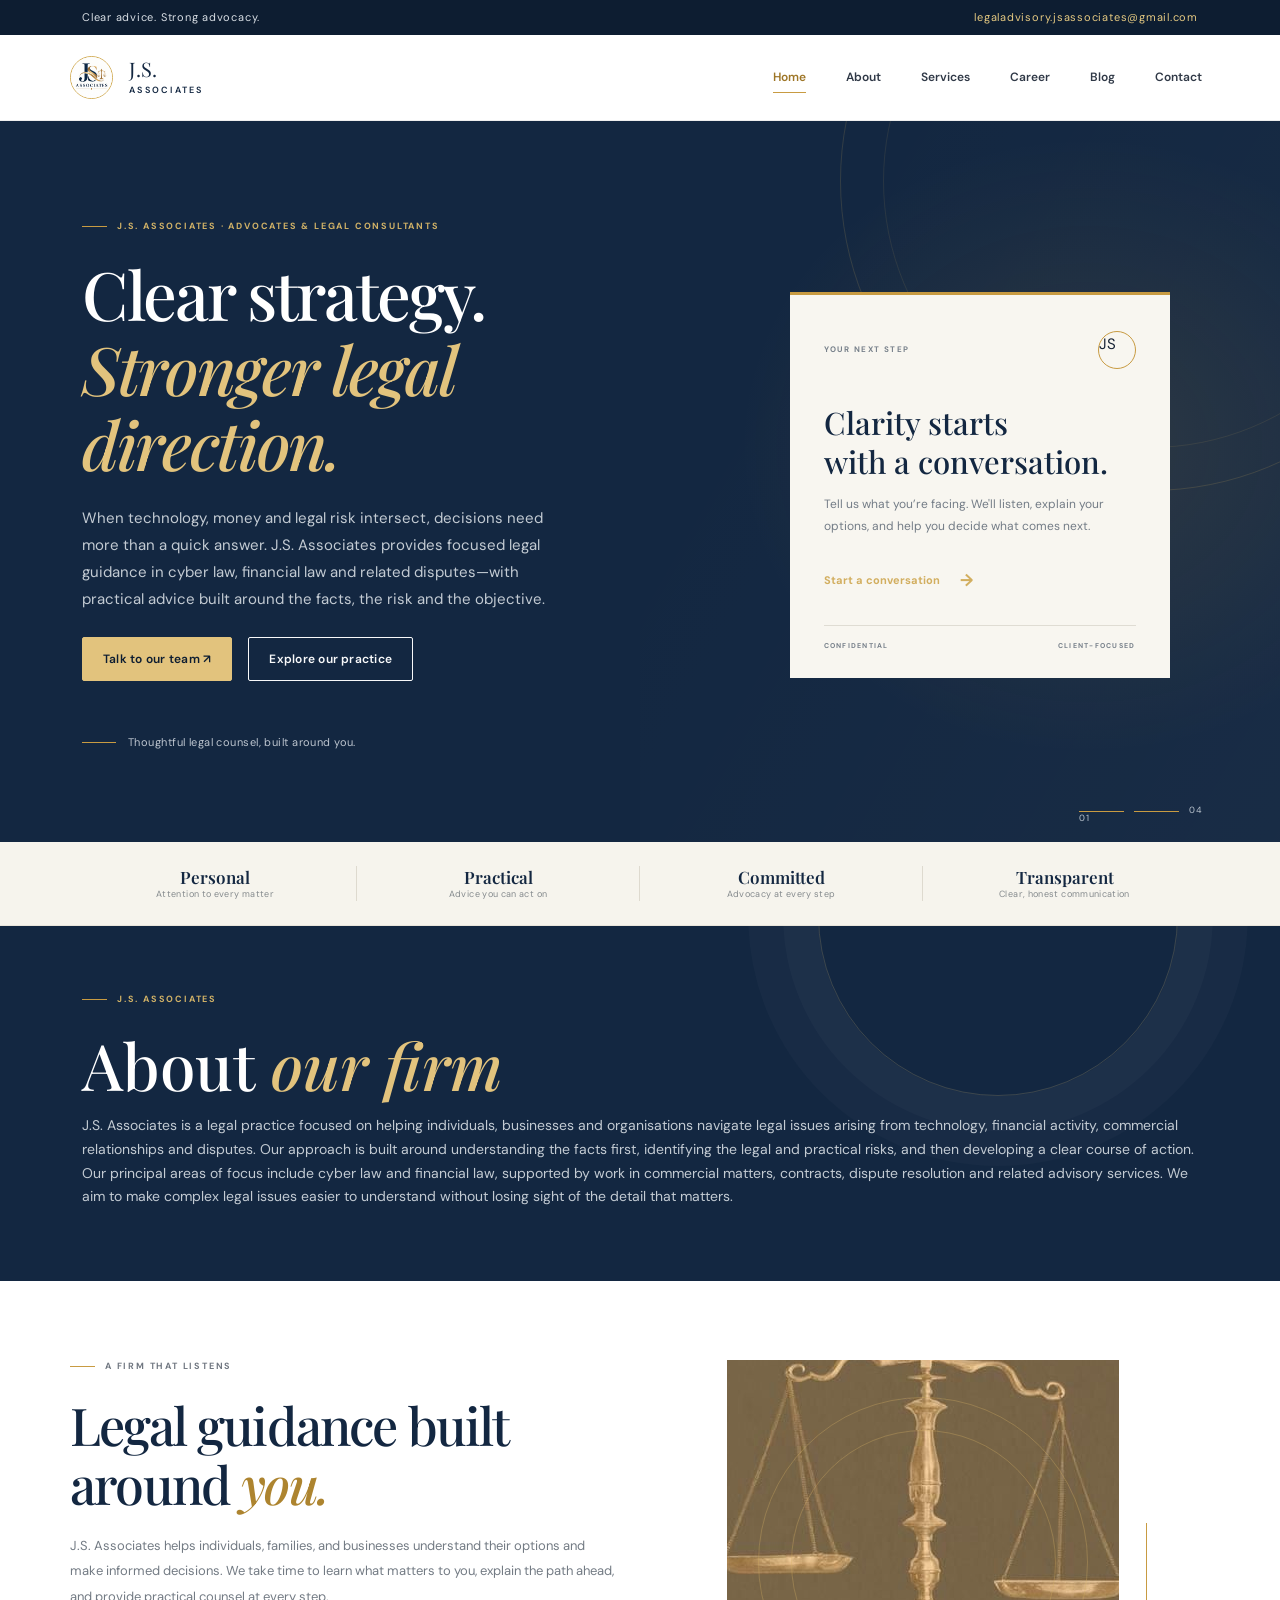
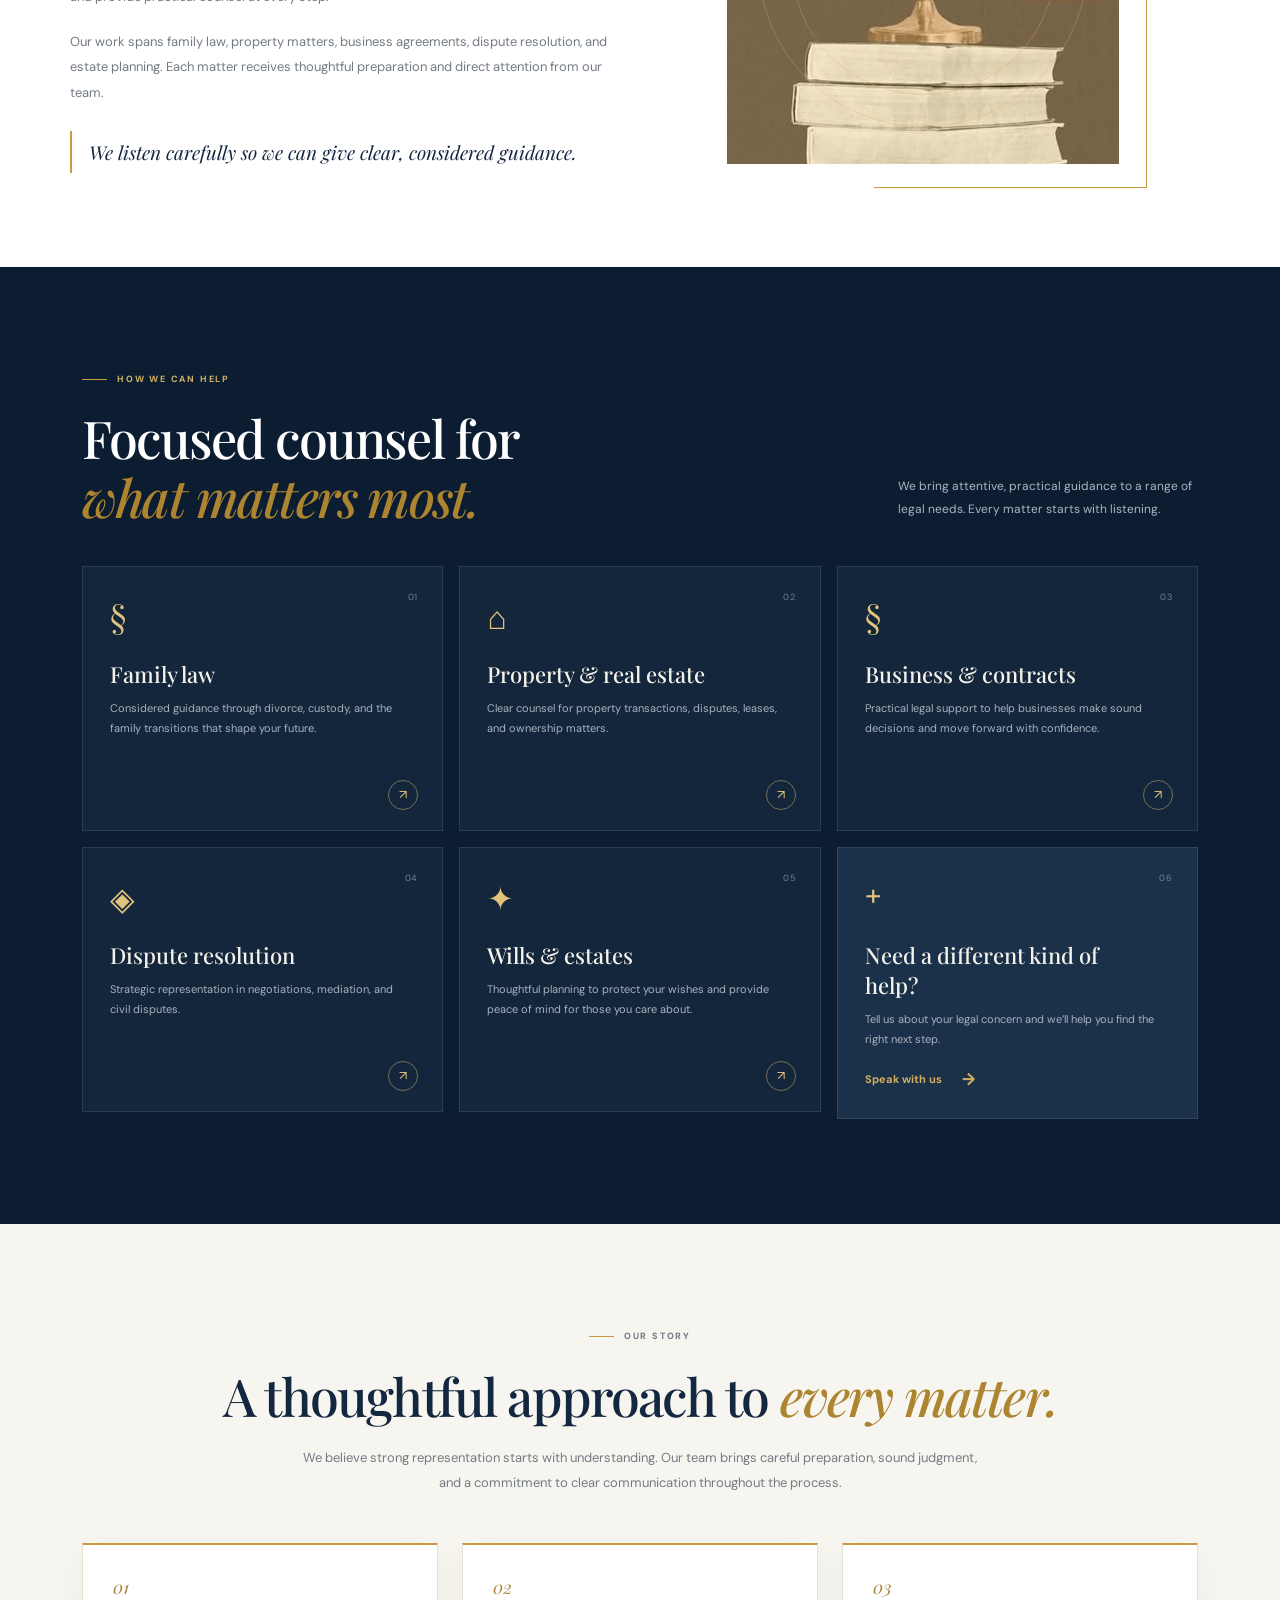
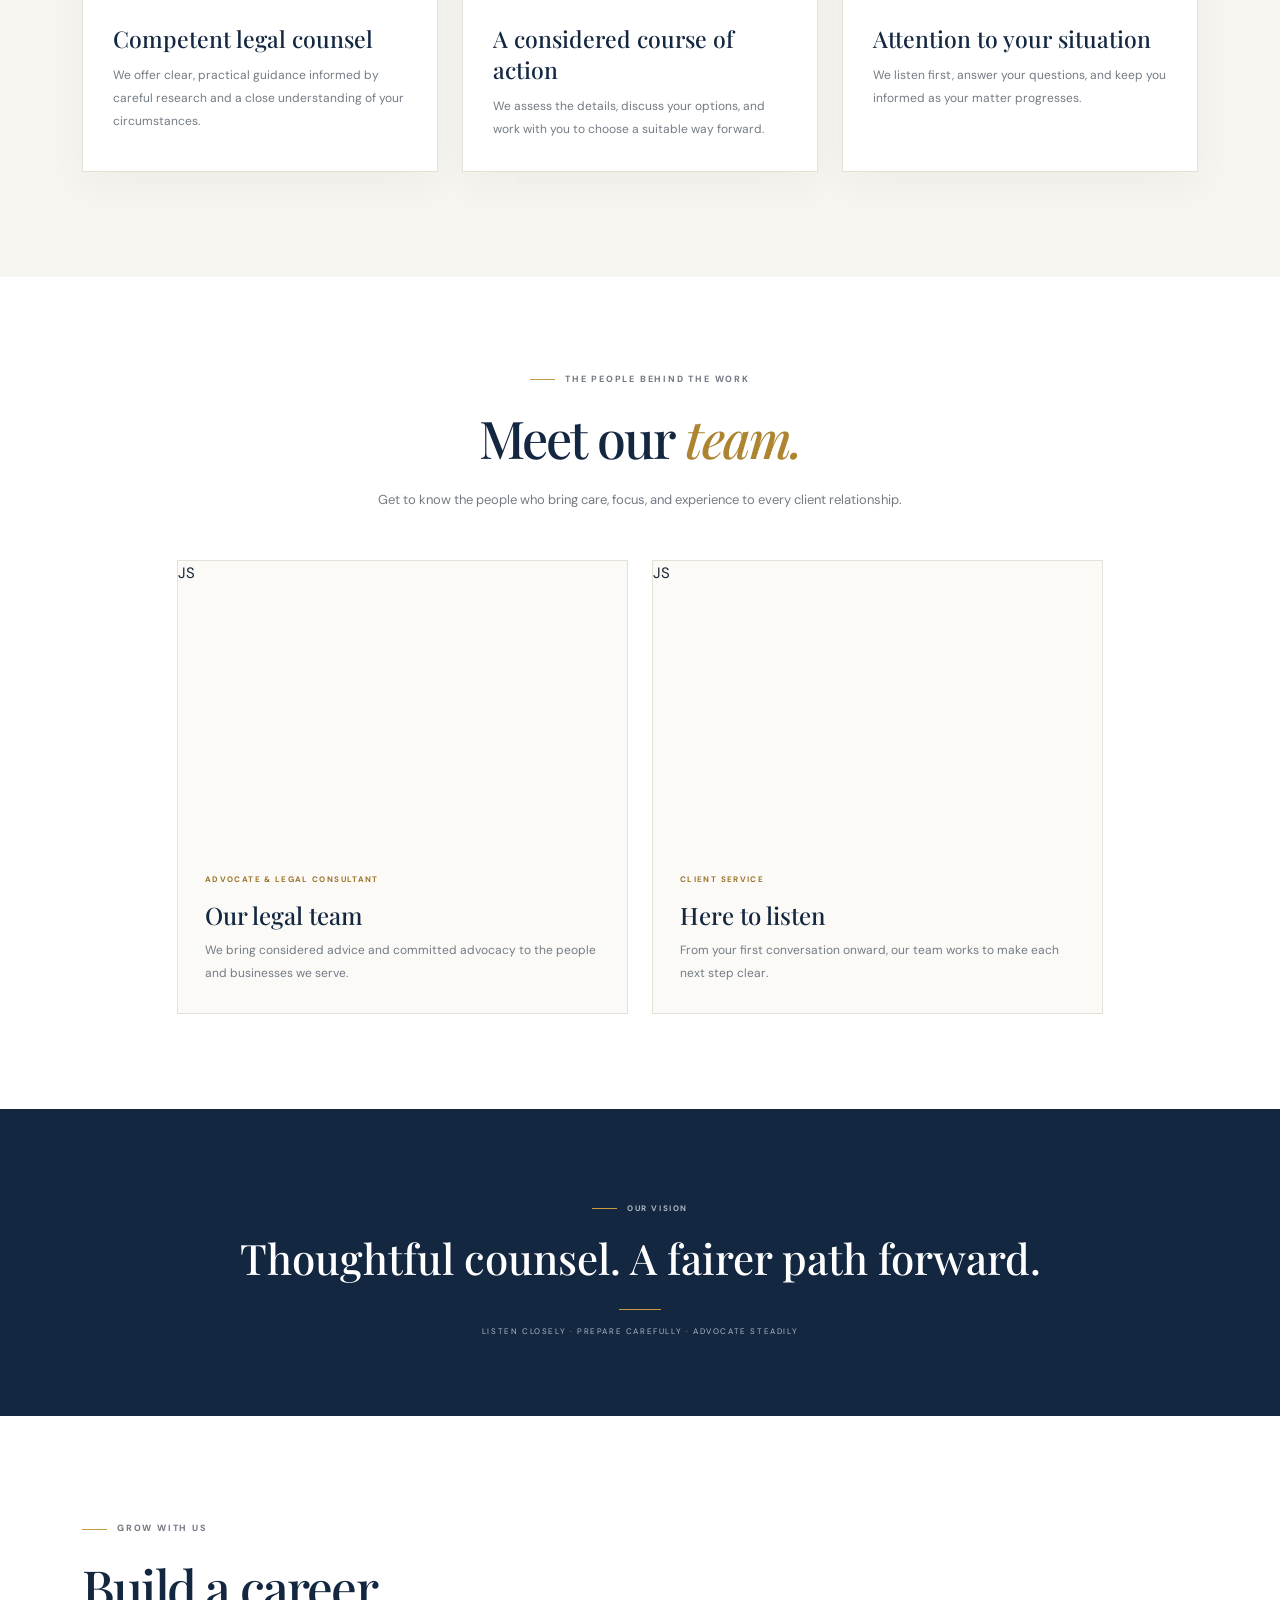
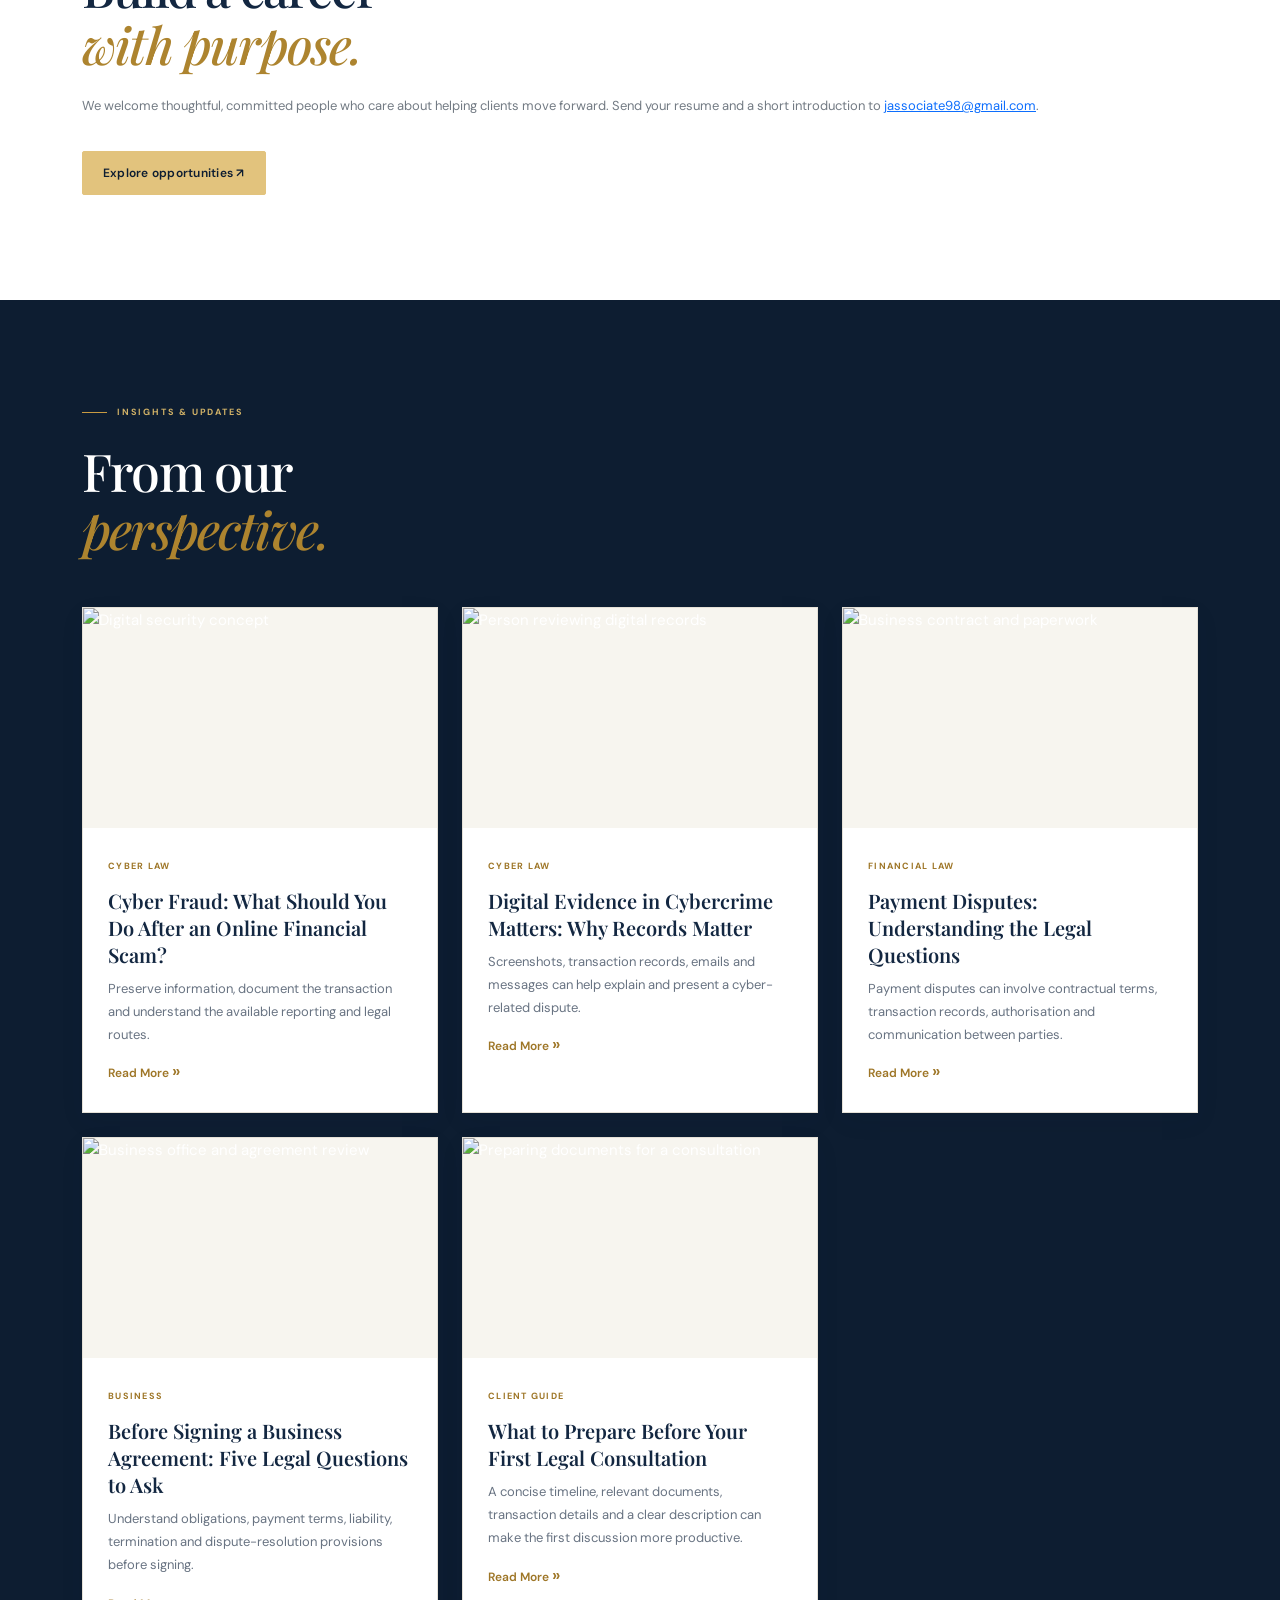
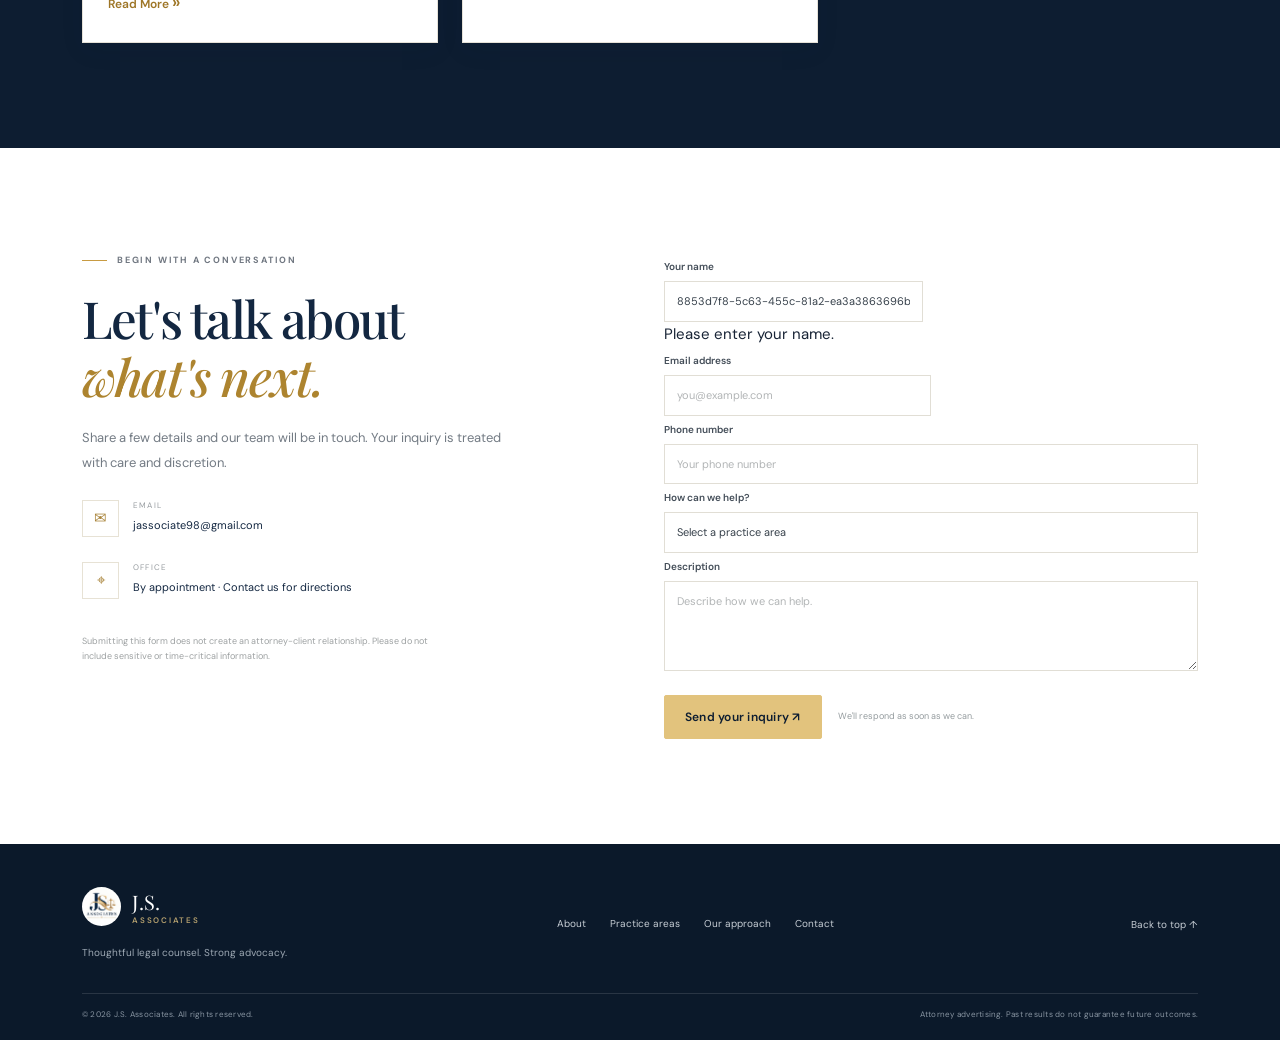
==== commit 3dc52f28: "Updated website" ====
--- a/index.html
+++ b/index.html
@@ -269,22 +269,22 @@
     </section>
     <section class="section-pad practice" id="blog">
       <div class="container">
-        <p class="eyebrow"><span></span> INSIGHTS &amp; UPDATES</p>
-        <h2 class="section-title">From our<br><em>perspective.</em></h2>
-        <div class="row g-3 mt-4">
-          <div class="col-md-6">
-            <article class="practice-card">
-              <h3>Preparing for your first legal consultation</h3>
-              <p>A few simple steps can help you make the most of your first conversation with a lawyer.</p>
-            </article>
-          </div>
-          <div class="col-md-6">
-            <article class="practice-card">
-              <h3>Clear agreements, stronger partnerships</h3>
-              <p>Why taking time to understand the terms can make a meaningful difference for your business.</p>
-            </article>
-          </div>
-        </div>
+        <div id="blogListing">
+          <p class="eyebrow"><span></span> INSIGHTS &amp; UPDATES</p>
+          <h2 class="section-title">From our<br><em>perspective.</em></h2>
+          <div class="row g-4 mt-4">
+            <div class="col-md-6 col-lg-4"><article class="blog-card"><img src="https://images.unsplash.com/photo-1555374018-13a8994ab246?auto=format&amp;fit=crop&amp;w=900&amp;q=80" alt="Digital security concept" loading="lazy"><div class="blog-card-copy"><span class="blog-category">CYBER LAW</span><h3>Cyber Fraud: What Should You Do After an Online Financial Scam?</h3><p>Preserve information, document the transaction and understand the available reporting and legal routes.</p><button class="blog-read-more" type="button" data-article="cyber-fraud">Read More <span aria-hidden="true">&#187;</span></button></div></article></div>
+            <div class="col-md-6 col-lg-4"><article class="blog-card"><img src="https://images.unsplash.com/photo-1516321318423-f06f85e504b3?auto=format&amp;fit=crop&amp;w=900&amp;q=80" alt="Person reviewing digital records" loading="lazy"><div class="blog-card-copy"><span class="blog-category">CYBER LAW</span><h3>Digital Evidence in Cybercrime Matters: Why Records Matter</h3><p>Screenshots, transaction records, emails and messages can help explain and present a cyber-related dispute.</p><button class="blog-read-more" type="button" data-article="digital-evidence">Read More <span aria-hidden="true">&#187;</span></button></div></article></div>
+            <div class="col-md-6 col-lg-4"><article class="blog-card"><img src="https://images.unsplash.com/photo-1450101499163-c8848c66ca85?auto=format&amp;fit=crop&amp;w=900&amp;q=80" alt="Business contract and paperwork" loading="lazy"><div class="blog-card-copy"><span class="blog-category">FINANCIAL LAW</span><h3>Payment Disputes: Understanding the Legal Questions</h3><p>Payment disputes can involve contractual terms, transaction records, authorisation and communication between parties.</p><button class="blog-read-more" type="button" data-article="payment-disputes">Read More <span aria-hidden="true">&#187;</span></button></div></article></div>
+            <div class="col-md-6 col-lg-4"><article class="blog-card"><img src="https://images.unsplash.com/photo-1497366754035-f200968a6e72?auto=format&amp;fit=crop&amp;w=900&amp;q=80" alt="Business office and agreement review" loading="lazy"><div class="blog-card-copy"><span class="blog-category">BUSINESS</span><h3>Before Signing a Business Agreement: Five Legal Questions to Ask</h3><p>Understand obligations, payment terms, liability, termination and dispute-resolution provisions before signing.</p><button class="blog-read-more" type="button" data-article="business-agreement">Read More <span aria-hidden="true">&#187;</span></button></div></article></div>
+            <div class="col-md-6 col-lg-4"><article class="blog-card"><img src="https://images.unsplash.com/photo-1521791055366-0d553872125f?auto=format&amp;fit=crop&amp;w=900&amp;q=80" alt="Preparing documents for a consultation" loading="lazy"><div class="blog-card-copy"><span class="blog-category">CLIENT GUIDE</span><h3>What to Prepare Before Your First Legal Consultation</h3><p>A concise timeline, relevant documents, transaction details and a clear description can make the first discussion more productive.</p><button class="blog-read-more" type="button" data-article="first-consultation">Read More <span aria-hidden="true">&#187;</span></button></div></article></div>
+          </div>
+        </div>
+        <article id="blogArticle" class="blog-article-view" hidden>
+          <button type="button" id="blogBack" class="blog-back">&#8592; Back to insights</button>
+          <img id="articleImage" class="blog-article-image" src="" alt="">
+          <div class="blog-article-copy"><p id="articleCategory" class="eyebrow dark"></p><h2 id="articleTitle" class="section-title"></h2><div id="articleBody" class="blog-article-body"></div><p class="blog-article-disclaimer">This article is general information, not legal advice for a specific matter. Please consult a lawyer about your circumstances.</p></div>
+        </article>
       </div>
     </section>
     <section class="section-pad contact" id="contact">
@@ -317,9 +317,10 @@
                   placeholder="you@example.com">
                 <div class="invalid-feedback">Please enter a valid email address.</div>
               </div>
-              <div class="col-12"><label for="phone" class="form-label">Phone <span
-                    class="optional">(optional)</span></label><input class="form-control" id="phone" name="phone"
-                  type="tel" autocomplete="tel" placeholder="Your phone number"></div>
+              <div class="col-12"><label for="phone" class="form-label">Phone number</label><input class="form-control" id="phone" name="phone"
+                  type="tel" autocomplete="tel" required placeholder="Your phone number">
+                <div class="invalid-feedback">Please enter your phone number.</div>
+              </div>
               <div class="col-12"><label for="matter" class="form-label">How can we help?</label><select
                   class="form-select" id="matter" name="matter" required>
                   <option value="" selected disabled>Select a practice area</option>
@@ -332,9 +333,10 @@
                 </select>
                 <div class="invalid-feedback">Please choose a practice area.</div>
               </div>
-              <div class="col-12"><label for="message" class="form-label">A brief note <span
-                    class="optional">(optional)</span></label><textarea class="form-control" id="message" name="message"
-                  rows="4" placeholder="Tell us a little about what brings you here."></textarea></div>
+              <div class="col-12"><label for="message" class="form-label">Description</label><textarea class="form-control" id="message" name="message"
+                  rows="4" required placeholder="Describe how we can help."></textarea>
+                <div class="invalid-feedback">Please describe how we can help.</div>
+              </div>
               <div class="col-12 d-flex flex-column flex-sm-row align-items-sm-center gap-3 mt-4"><button
                   class="btn btn-gold btn-lg" type="submit">Send your inquiry <span
                     aria-hidden="true">&#8599;</span></button><span class="form-note">We&apos;ll respond as soon as we
--- a/styles.css
+++ b/styles.css
@@ -1261,3 +1261,6 @@
         height: 230px
     }
 }
+.blog-article-copy .section-title {
+    color: #000000 !important;
+}
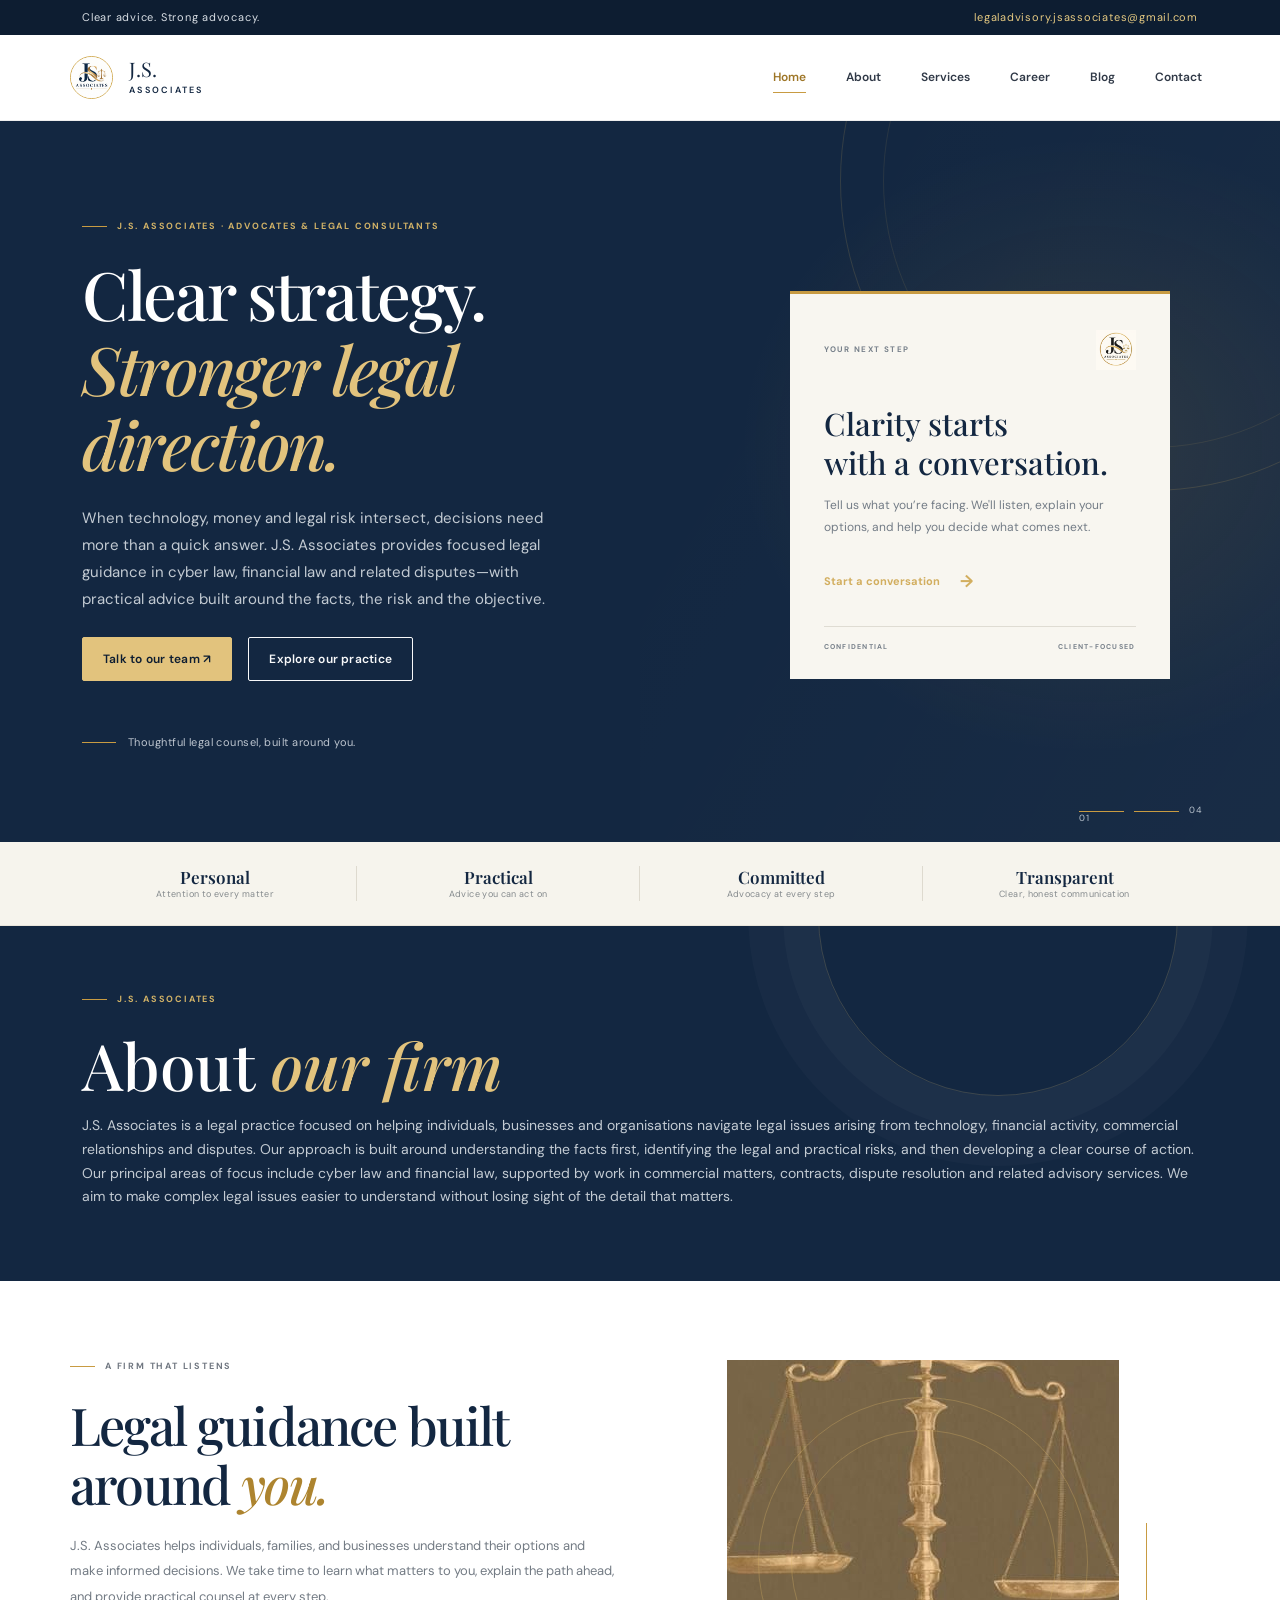
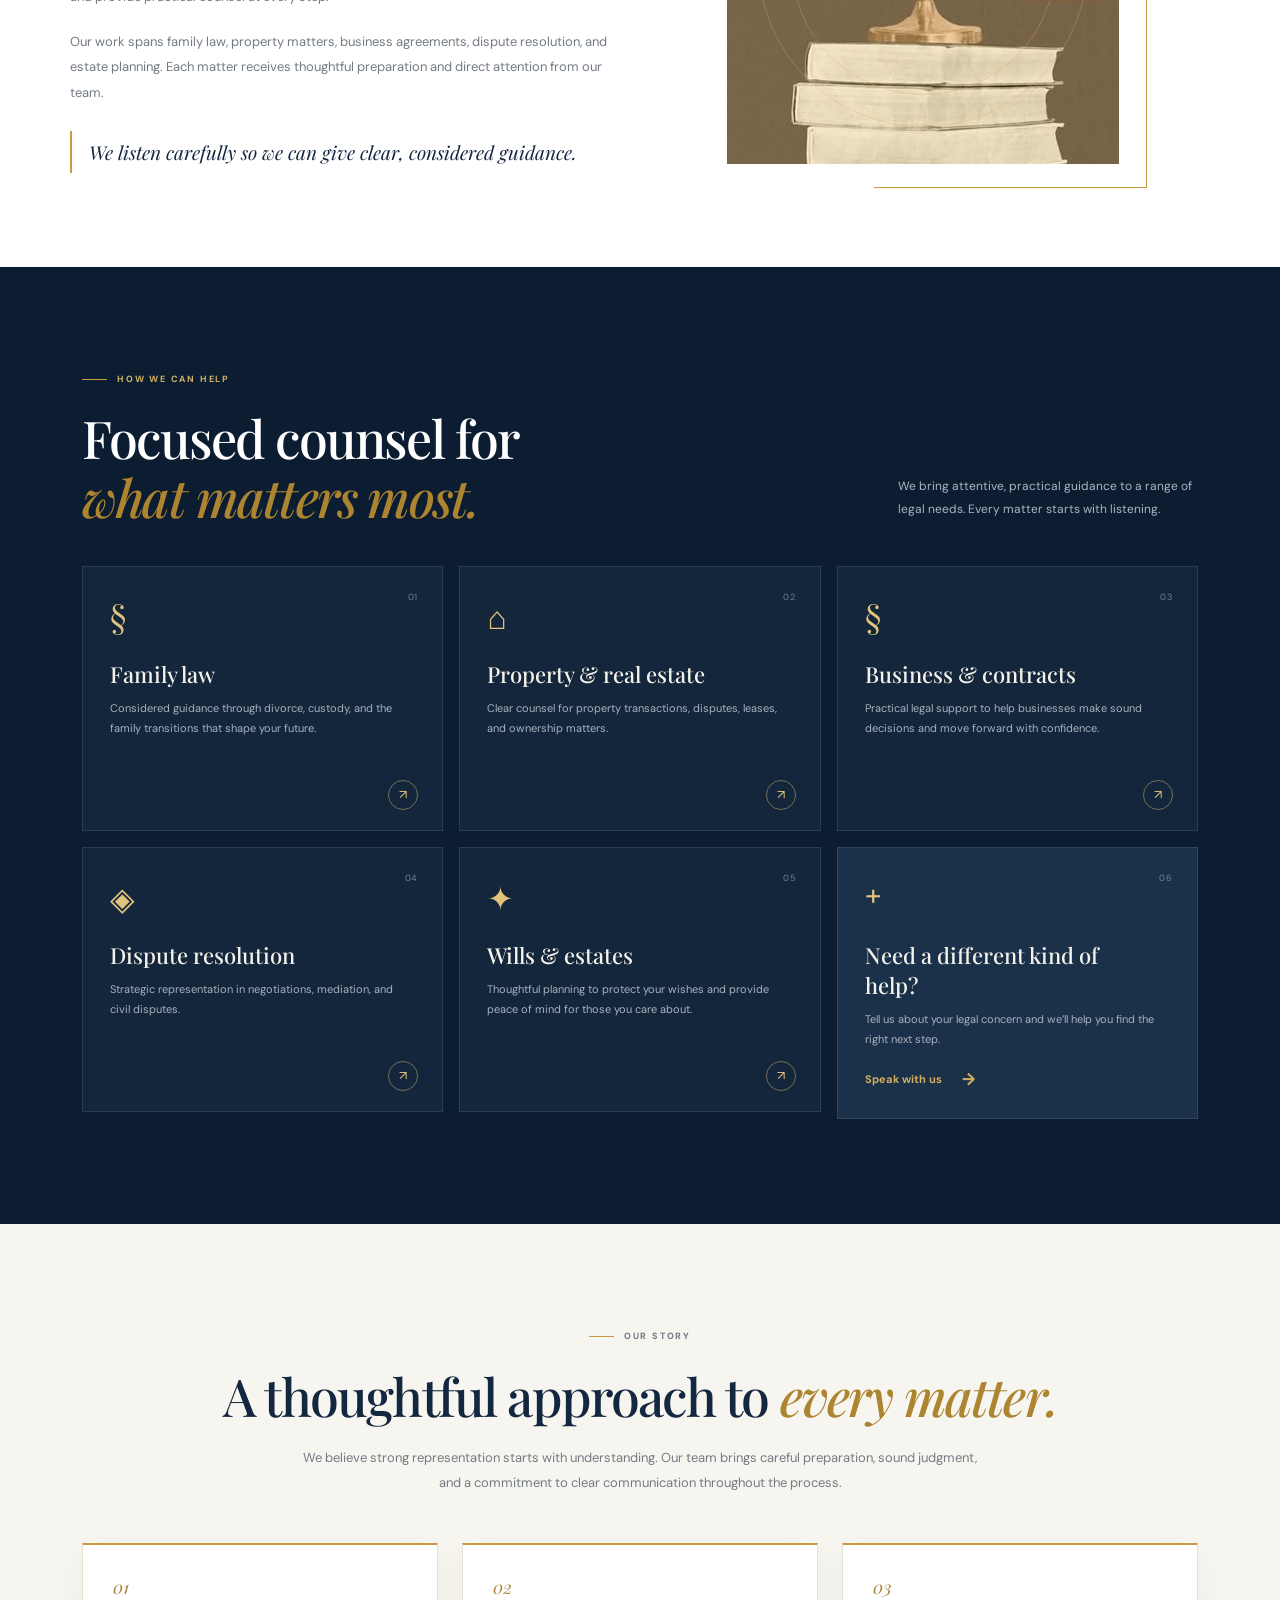
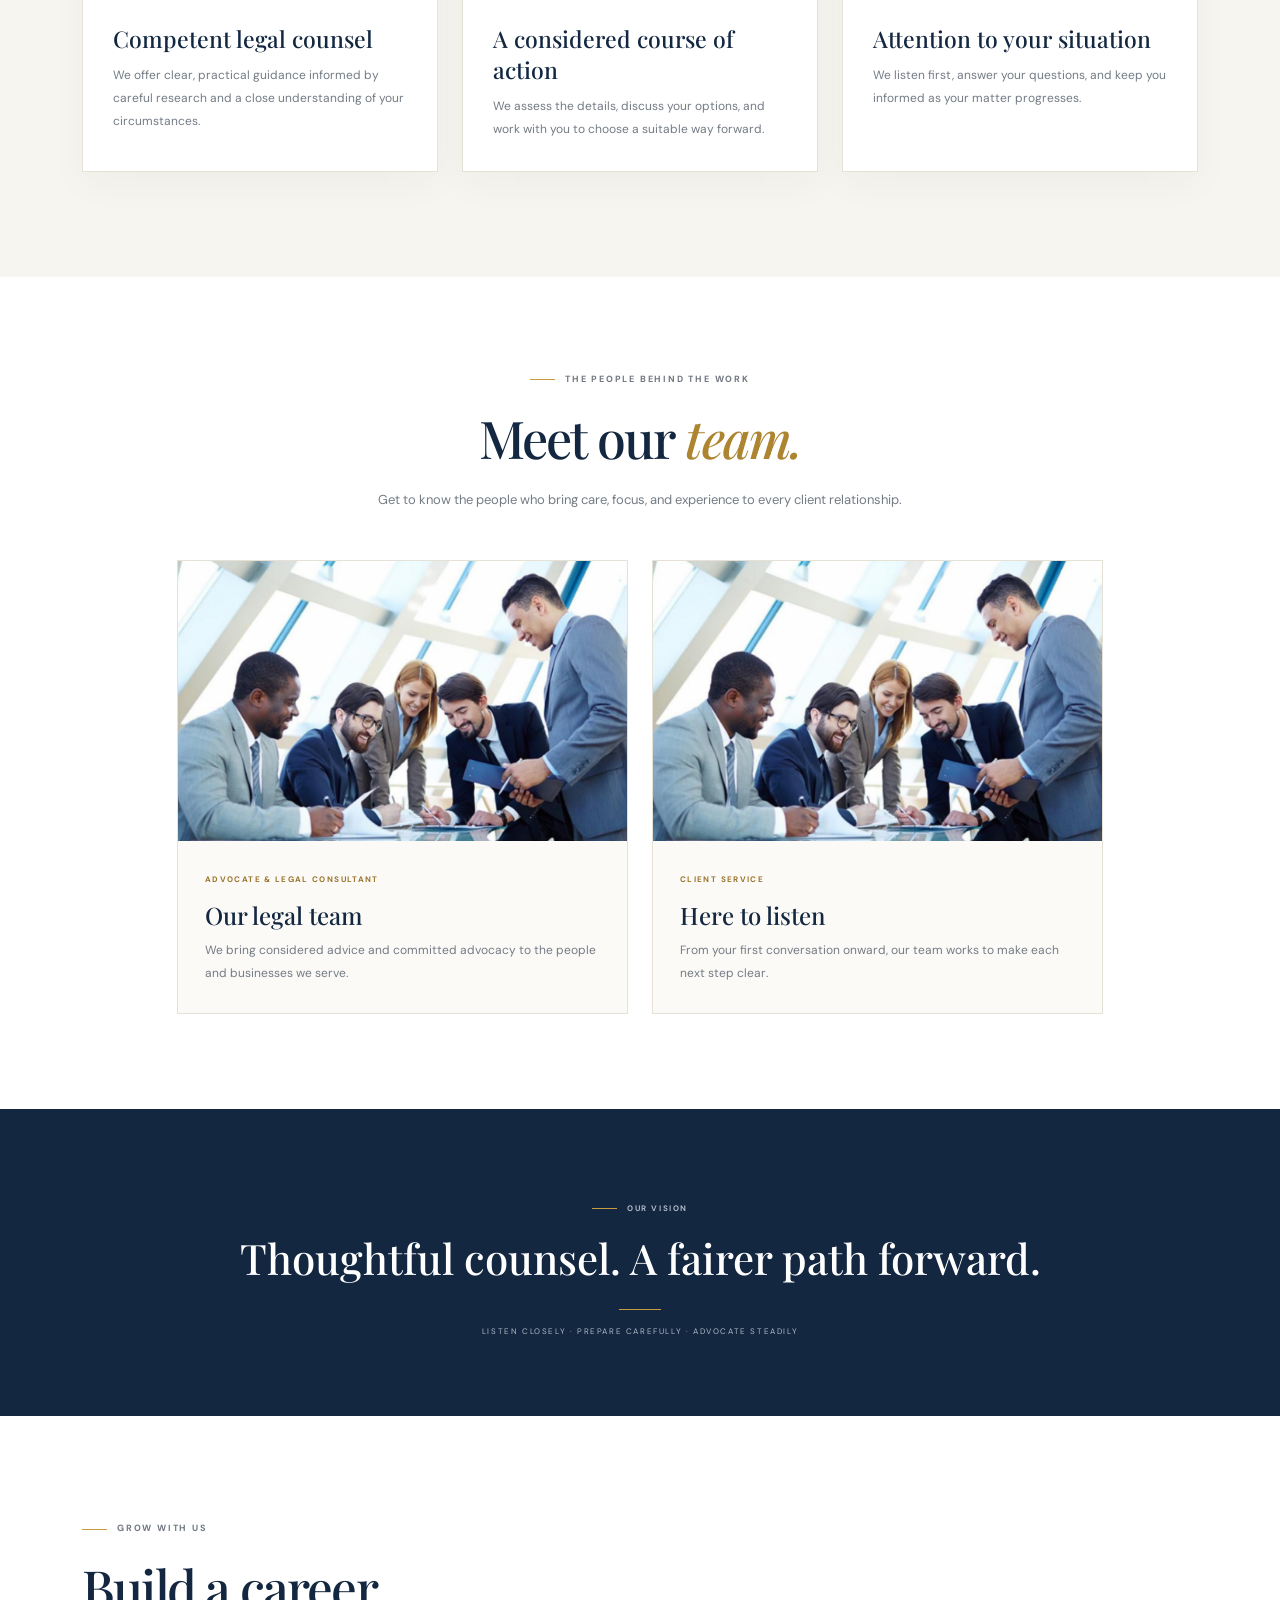
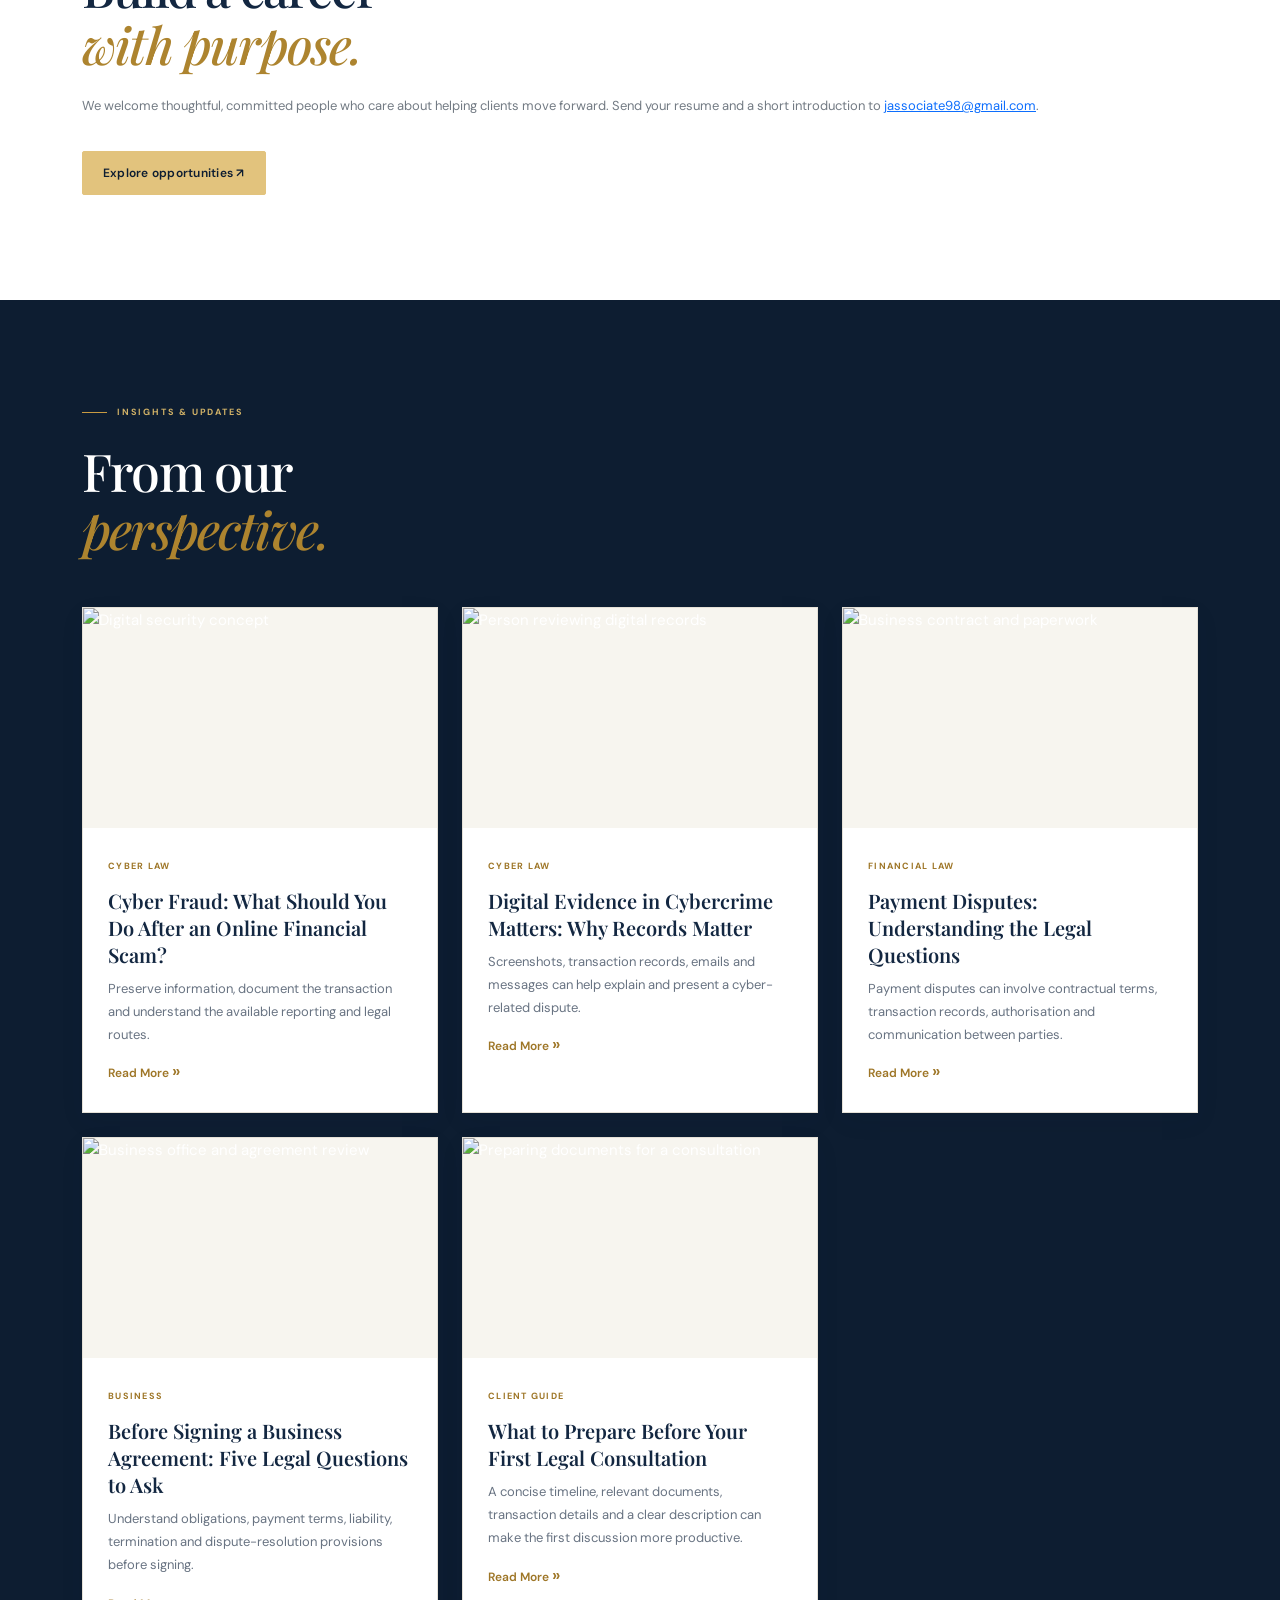
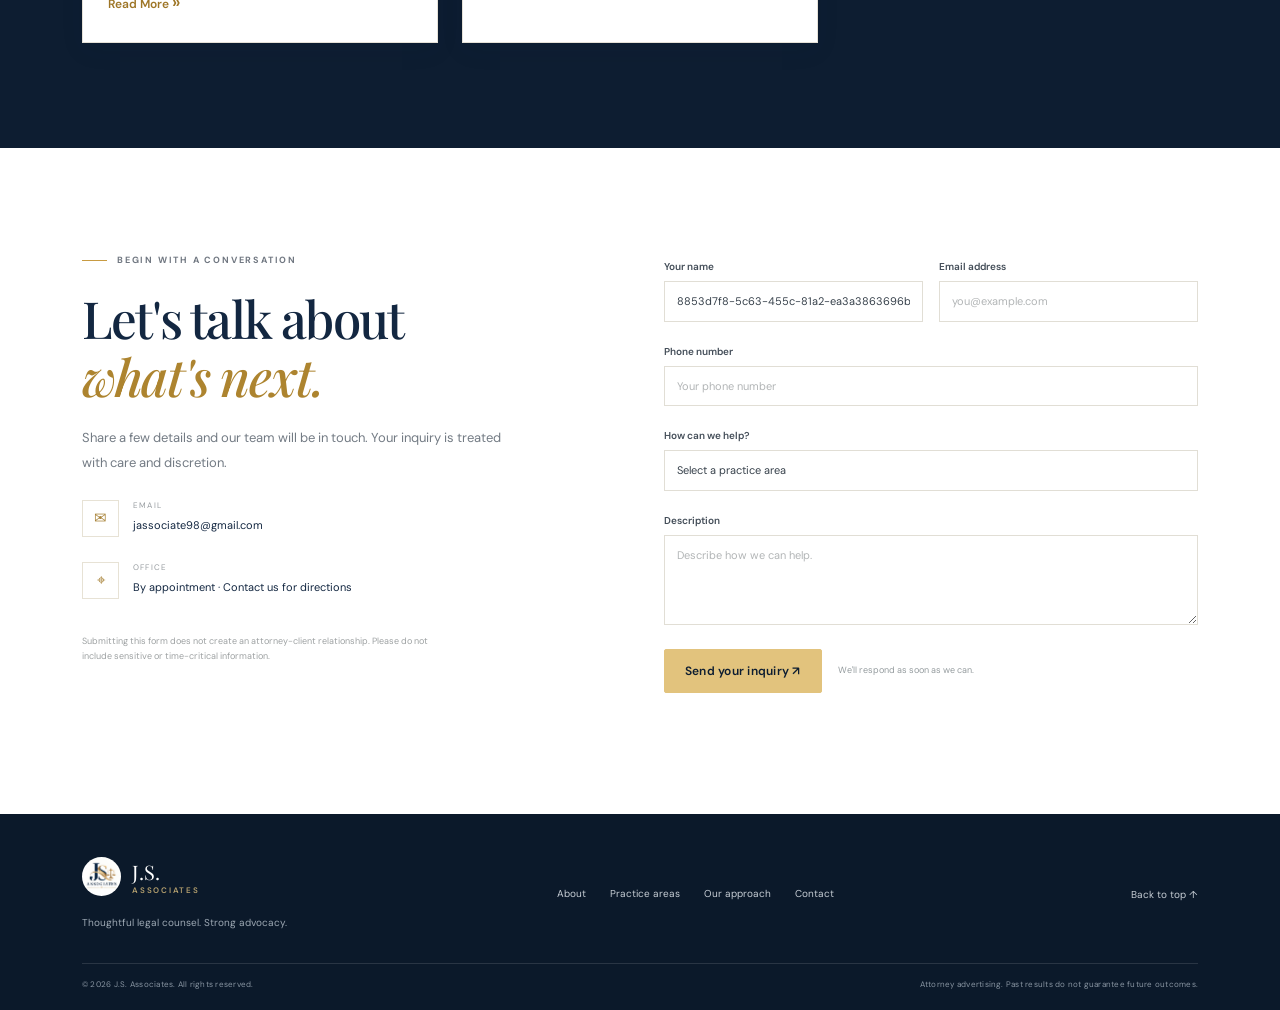
==== commit 56e245f8: "Update website design and add team image" ====
--- a/index.html
+++ b/index.html
@@ -67,7 +67,8 @@
           <div class="col-lg-5">
             <div class="hero-card">
               <div class="hero-card-top"><span class="small-label">YOUR NEXT STEP</span><span
-                  class="card-mark">JS</span></div>
+                  class="">
+                <img src="/public/logo-mark.jpeg" alt="" style="width: 40PX ; height:40px;"></span></div>
               <h2>Clarity starts<br>with a conversation.</h2>
               <p>Tell us what you&#8217;re facing. We&apos;ll listen, explain your options, and help you decide what
                 comes next.</p><a href="#contact" class="text-link">Start a conversation <span>&#8594;</span></a>
@@ -232,7 +233,7 @@
         <div class="row g-4 justify-content-center">
           <div class="col-md-6 col-lg-5">
             <article class="team-card">
-              <div class="team-monogram">JS</div>
+              <div class="team-monogram"><img src="/public/team.png" alt=""></div>
               <div class="team-copy"><span class="team-role">ADVOCATE &amp; LEGAL CONSULTANT</span>
                 <h3>Our legal team</h3>
                 <p>We bring considered advice and committed advocacy to the people and businesses we serve.</p>
@@ -241,7 +242,7 @@
           </div>
           <div class="col-md-6 col-lg-5">
             <article class="team-card">
-              <div class="team-monogram">JS</div>
+              <div class="team-monogram"><img src="/public/team.png" alt=""></div>
               <div class="team-copy"><span class="team-role">CLIENT SERVICE</span>
                 <h3>Here to listen</h3>
                 <p>From your first conversation onward, our team works to make each next step clear.</p>
@@ -307,10 +308,18 @@
           <div class="col-lg-6 offset-lg-1">
             <form id="jassociate98@gmail.com" novalidate>
               <div class="row g-3">
-                <div class="col-md-6"><label for="name" class="form-label">Your name</label><input class="form-control"
-                    id="name" name="name" required autocomplete="name" placeholder="Full name" name="access_key"
-                    value="8853d7f8-5c63-455c-81a2-ea3a3863696b" <div class="invalid-feedback">Please enter your name.
-                </div>
+                <div class="col-md-6"><label for="name" class="form-label">Your name</label><input
+    class="form-control"
+    id="name"
+    name="name"
+    required
+    autocomplete="name"
+    placeholder="Full name"
+    value="8853d7f8-5c63-455c-81a2-ea3a3863696b"
+>
+<div class="invalid-feedback">
+    Please enter your name.
+</div>
               </div>
               <div class="col-md-6"><label for="email" class="form-label">Email address</label><input
                   class="form-control" id="email" name="email" type="email" required autocomplete="email"
--- a/styles.css
+++ b/styles.css
@@ -14,11 +14,11 @@
 * {
     box-sizing: border-box
 }
-
+/* 
 html {
     scroll-behavior: smooth;
     scroll-padding-top: 86px
-}
+} */
 
 body {
     margin: 0;
@@ -941,6 +941,14 @@
         padding: 75px 0
     }
 
+    .hero-shape {
+        width: 420px;
+        height: 420px;
+        right: -260px;
+        top: -175px;
+        opacity: .45
+    }
+
     .hero-card {
         margin-top: 15px
     }
@@ -1000,6 +1008,10 @@
     .hero {
         padding: 62px 0 75px;
         min-height: 0
+    }
+
+    .hero-shape {
+        display: none
     }
 
     .hero h1 {
@@ -1263,4 +1275,296 @@
 }
 .blog-article-copy .section-title {
     color: #000000 !important;
-}+}
+@media (max-width: 540px) {
+  .navbar {
+    padding: 0.5rem !important;
+  }
+}```css
+/* =========================================================
+   MOBILE WIDTH / OVERFLOW FIX
+   Fixes horizontal overflow around 540px and below
+   ========================================================= */
+
+html,
+body {
+    width: 100%;
+    max-width: 100%;
+    overflow-x: hidden;
+}
+
+*,
+*::before,
+*::after {
+    box-sizing: border-box;
+}
+
+/* Keep Bootstrap containers inside viewport */
+@media (max-width: 575.98px) {
+
+    .container {
+        width: 100%;
+        max-width: 100%;
+        padding-left: 15px;
+        padding-right: 15px;
+    }
+
+    /* Prevent Bootstrap rows from creating extra horizontal width */
+    .row {
+        width: 100%;
+        max-width: 100%;
+        margin-left: 0;
+        margin-right: 0;
+    }
+
+    /* Make columns stay inside viewport */
+    .row > [class*="col-"] {
+        min-width: 0;
+        max-width: 100%;
+    }
+
+    /* =========================
+       ABOUT INTRO
+       ========================= */
+
+    .about-intro {
+        width: 100%;
+        max-width: 100%;
+        overflow-x: hidden;
+    }
+
+    .about-intro .section-pad {
+        width: 100%;
+        max-width: 100%;
+        padding-left: 0;
+        padding-right: 0;
+    }
+
+    .about-art {
+        width: 100%;
+        max-width: 340px;
+        margin-left: auto;
+        margin-right: auto;
+        padding-right: 20px;
+    }
+
+    .art-frame {
+        width: 100%;
+        max-width: 100%;
+    }
+
+    .art-frame img {
+        display: block;
+        width: 100%;
+        max-width: 100%;
+        height: auto;
+    }
+
+    /* =========================
+       PRACTICE
+       ========================= */
+
+    .practice {
+        width: 100%;
+        max-width: 100%;
+        overflow-x: hidden;
+    }
+
+    .practice .section-heading {
+        width: 100%;
+        max-width: 100%;
+    }
+
+    .practice .section-intro {
+        width: 100%;
+        max-width: 100%;
+    }
+
+    .practice-card {
+        width: 100%;
+        max-width: 100%;
+        min-width: 0;
+    }
+
+    .practice-card h3,
+    .practice-card p {
+        max-width: 100%;
+        overflow-wrap: break-word;
+        word-break: normal;
+    }
+
+    /* =========================
+       APPROACH
+       ========================= */
+
+    .approach {
+        width: 100%;
+        max-width: 100%;
+        overflow-x: hidden;
+    }
+
+    .why-card {
+        width: 100%;
+        max-width: 100%;
+        min-width: 0;
+    }
+
+    .why-card h3,
+    .why-card p {
+        max-width: 100%;
+        overflow-wrap: break-word;
+    }
+
+    /* =========================
+       TEAM
+       ========================= */
+
+    .team-section {
+        width: 100%;
+        max-width: 100%;
+        overflow-x: hidden;
+    }
+
+    .team-card {
+        width: 100%;
+        max-width: 100%;
+        min-width: 0;
+    }
+
+    .team-copy {
+        max-width: 100%;
+        min-width: 0;
+    }
+
+    .team-role {
+        display: block;
+        max-width: 100%;
+        overflow-wrap: anywhere;
+    }
+
+    .team-copy h3,
+    .team-copy p {
+        max-width: 100%;
+        overflow-wrap: break-word;
+    }
+
+    /* =========================
+       CONTACT
+       ========================= */
+
+    .contact {
+        width: 100%;
+        max-width: 100%;
+        overflow-x: hidden;
+    }
+
+    .contact .row {
+        width: 100%;
+        max-width: 100%;
+    }
+
+    .contact-detail {
+        max-width: 100%;
+        min-width: 0;
+    }
+
+    .contact-detail > div {
+        min-width: 0;
+        max-width: 100%;
+    }
+
+    .contact-detail a,
+    .contact-detail span {
+        max-width: 100%;
+        overflow-wrap: anywhere;
+        word-break: break-word;
+    }
+
+    .contact-form,
+    form {
+        width: 100%;
+        max-width: 100%;
+        min-width: 0;
+    }
+
+    .form-control,
+    .form-select,
+    textarea,
+    input {
+        width: 100%;
+        max-width: 100%;
+        min-width: 0;
+    }
+
+    /* =========================
+       HEADINGS / TEXT
+       ========================= */
+
+    .section-title {
+        max-width: 100%;
+        overflow-wrap: break-word;
+        word-break: normal;
+    }
+
+    .body-copy {
+        max-width: 100%;
+        overflow-wrap: break-word;
+    }
+
+    .eyebrow {
+        max-width: 100%;
+        overflow-wrap: anywhere;
+    }
+
+    /* Prevent long email/text from pushing page width */
+    a,
+    p,
+    h1,
+    h2,
+    h3,
+    h4,
+    span {
+        max-width: 100%;
+    }
+}
+
+
+/* Extra protection specifically for 540px and below */
+@media (max-width: 540px) {
+
+    .container {
+        padding-left: 14px;
+        padding-right: 14px;
+    }
+
+    .section-pad,
+    .about-intro .section-pad,
+    .team-section {
+        padding-left: 0;
+        padding-right: 0;
+    }
+
+    .section-title {
+        font-size: clamp(32px, 9vw, 39px);
+        line-height: 1.15;
+    }
+
+    .about-promise {
+        max-width: 100%;
+        padding-left: 14px;
+    }
+
+    .practice-card,
+    .why-card,
+    .team-card {
+        margin-left: 0;
+        margin-right: 0;
+    }
+
+    .team-monogram {
+        width: 100%;
+        max-width: 100%;
+        height: 230px;
+    }
+}
+```
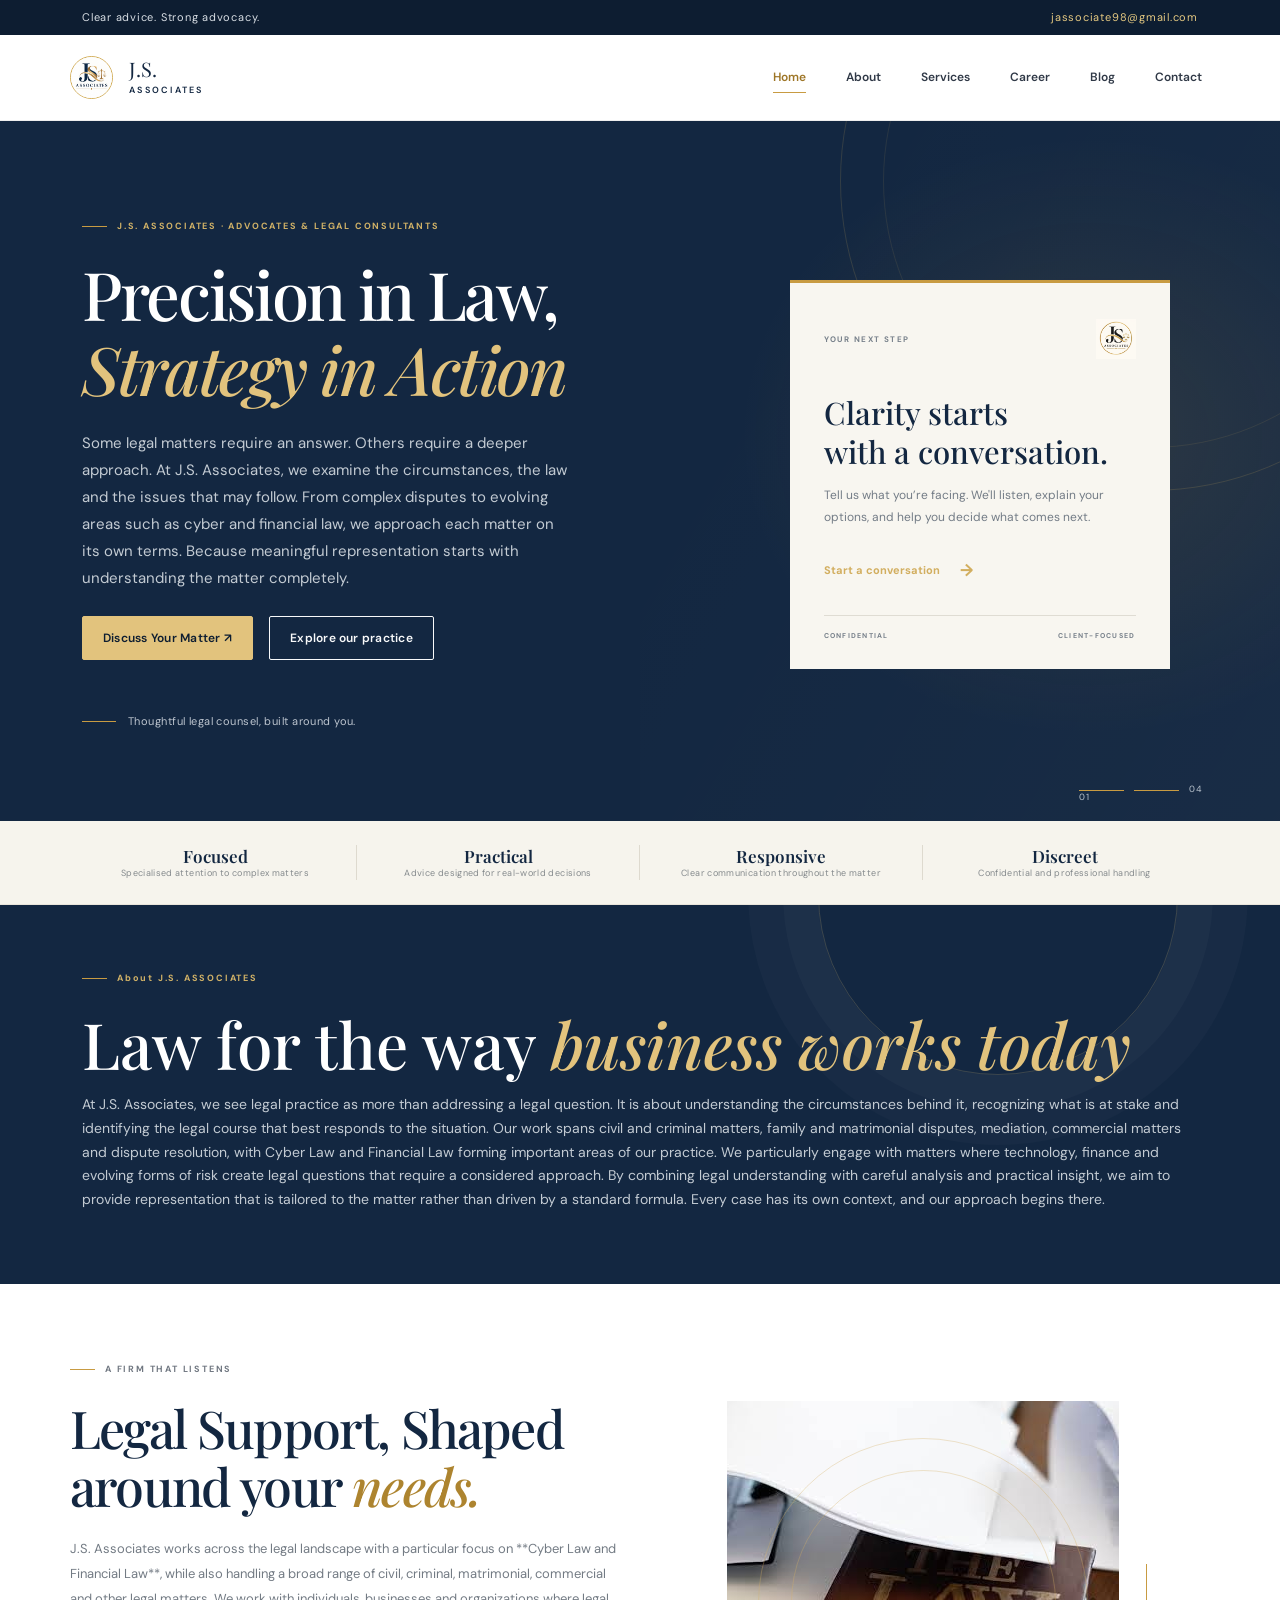
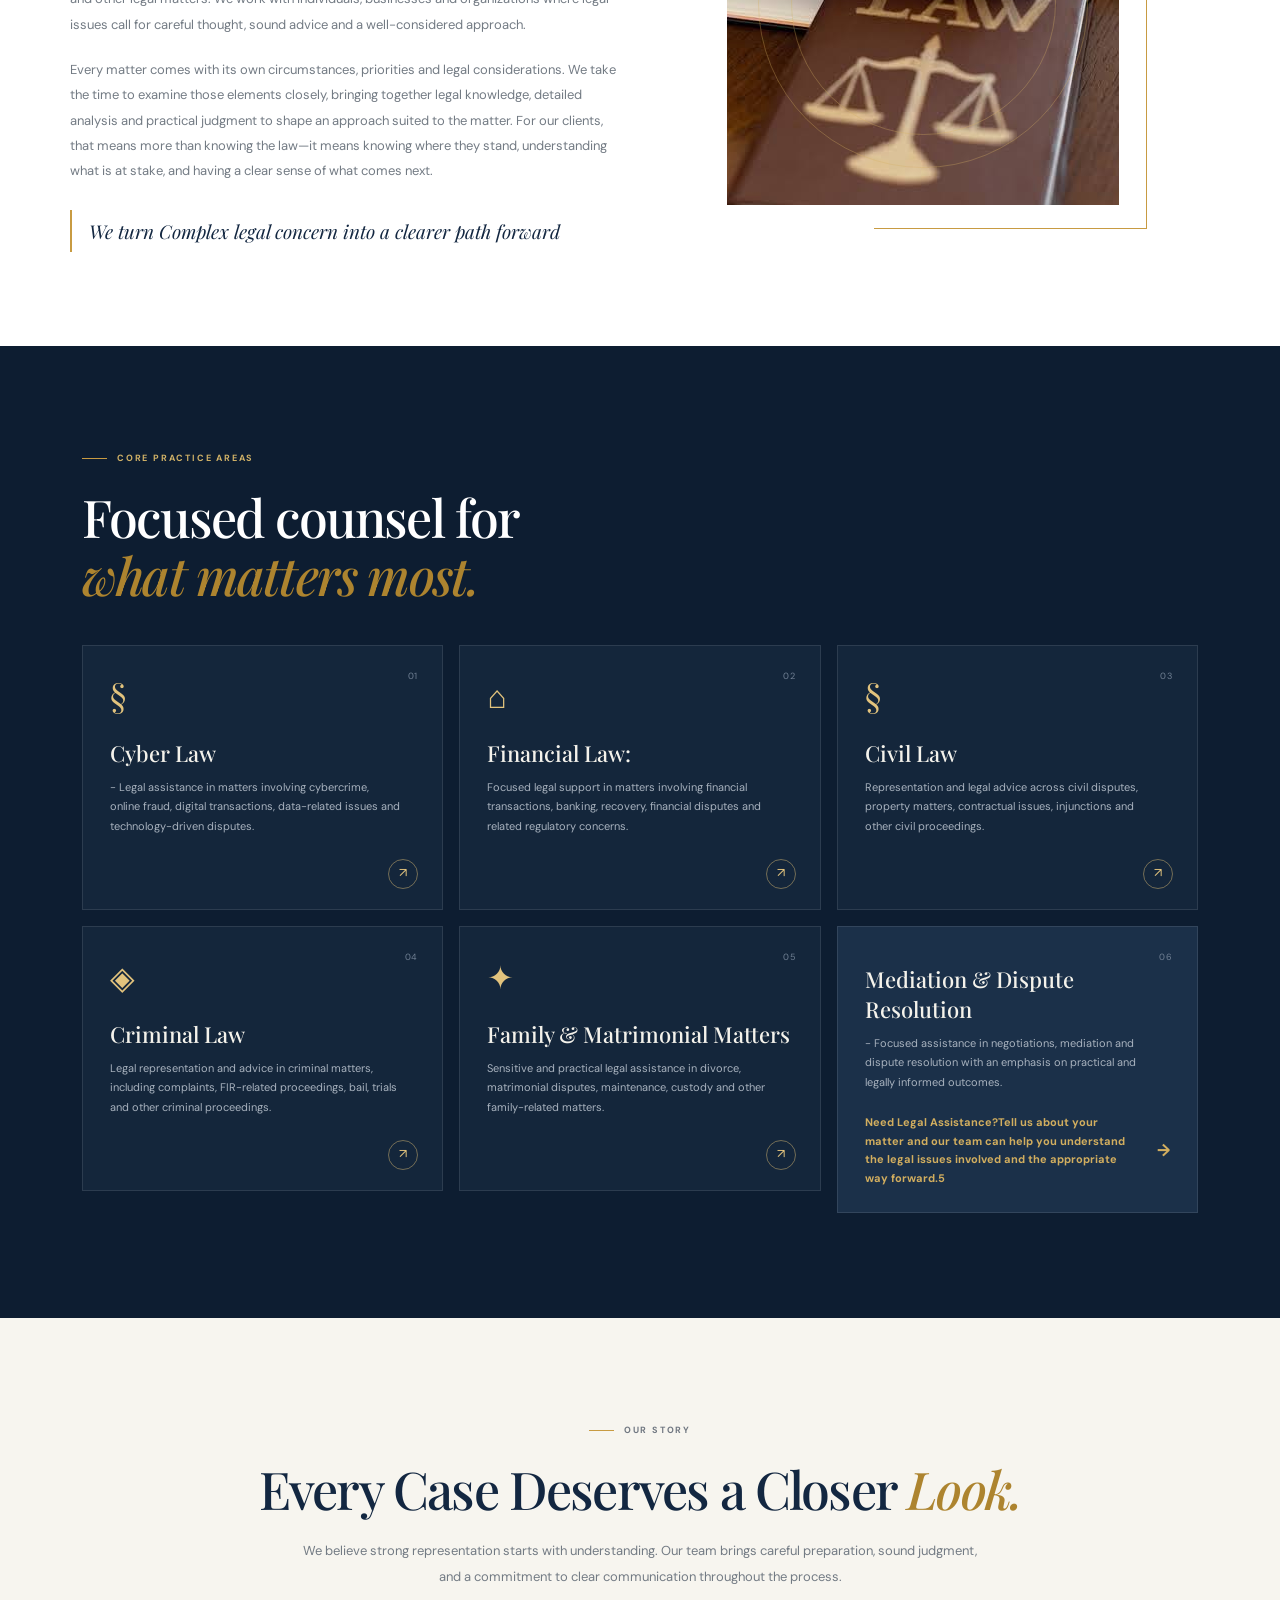
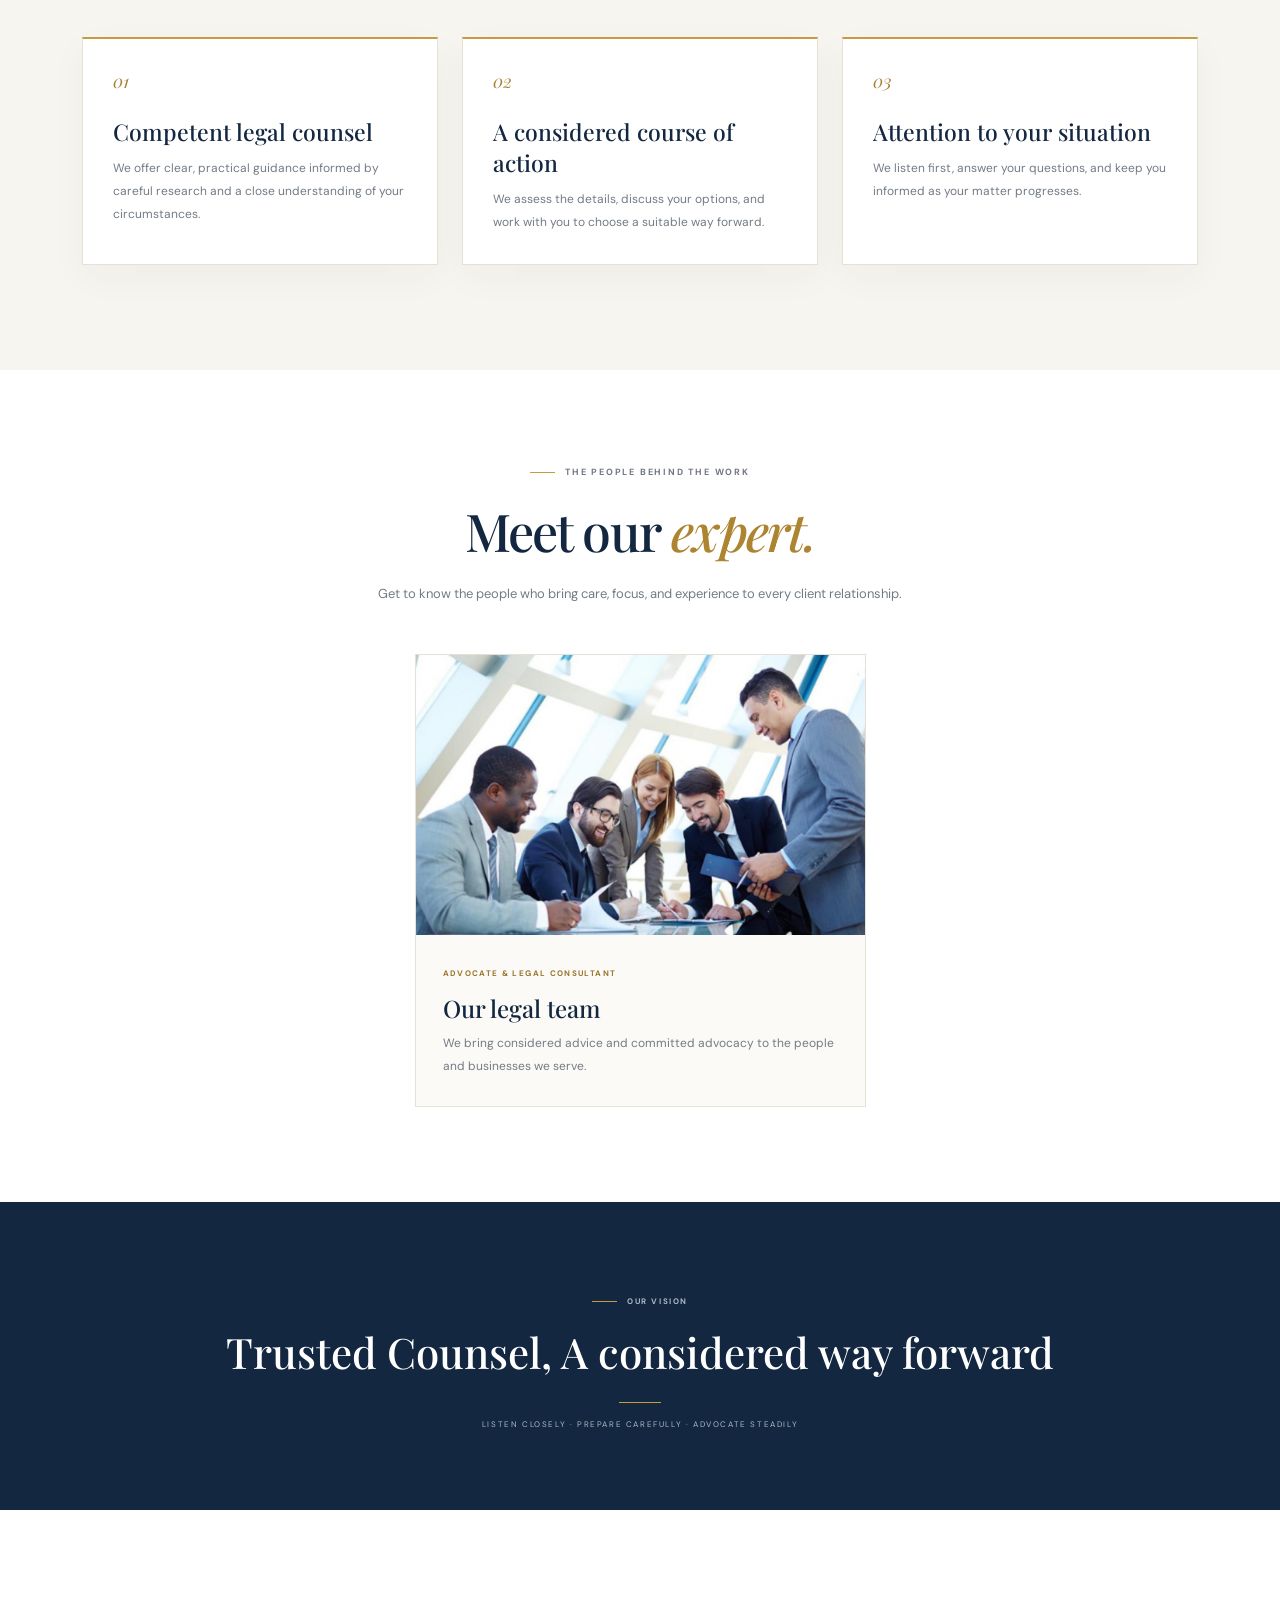
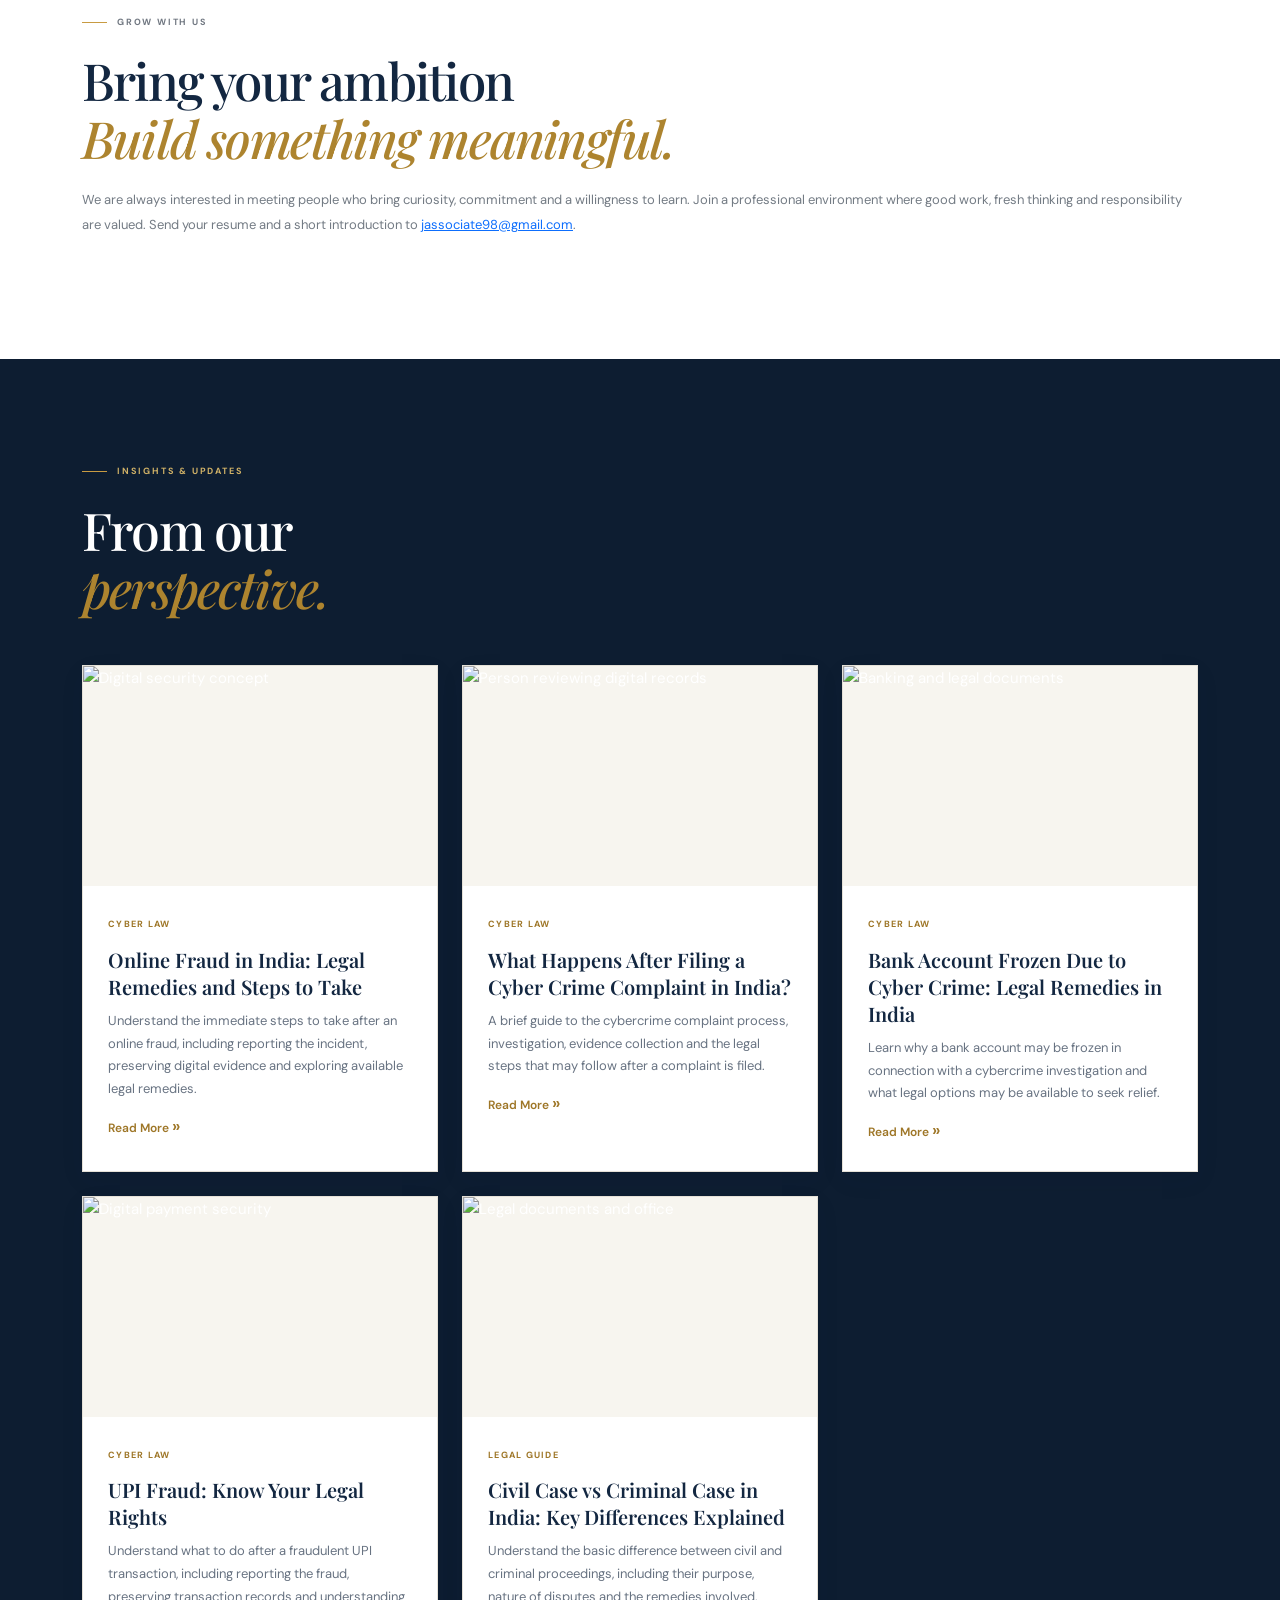
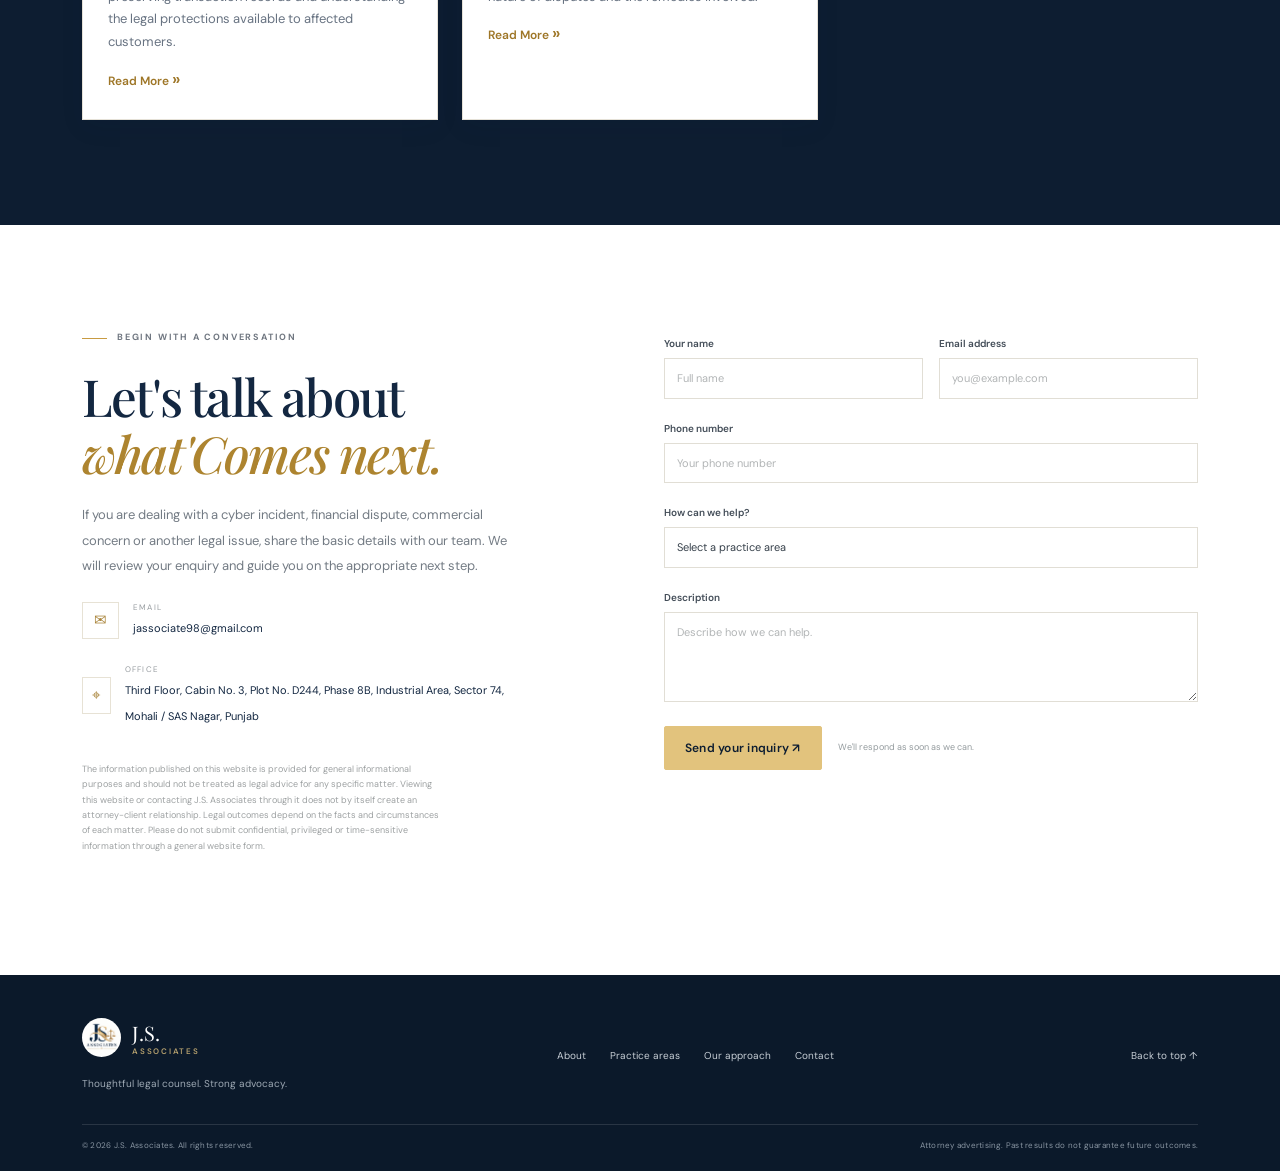
==== commit e83c9ffa: "Add website frontend and PHP backend" ====
--- a/index.html
+++ b/index.html
@@ -1,4 +1,4 @@
-﻿<!doctype html>
+<!doctype html>
 <html lang="en">
 
 <head>
@@ -19,7 +19,7 @@
 <body>
   <div class="topline">
     <div class="container d-flex justify-content-between"><span>Clear advice. Strong advocacy.</span><a
-        href="mailto:legaladvisory.jsassociates@gmail.com">legaladvisory.jsassociates@gmail.com</a></div>
+        href="mailto:jassociate98@gmail.com">jassociate98@gmail.com</a></div>
   </div>
   <header class="site-header sticky-top">
     <nav class="navbar navbar-expand-lg container py-3" aria-label="Main navigation">
@@ -53,12 +53,14 @@
         <div class="row align-items-center g-5">
           <div class="col-lg-7">
             <p class="eyebrow"><span></span> J.S. ASSOCIATES &middot; ADVOCATES & LEGAL CONSULTANTS</p>
-            <h1>Clear strategy.<br><em>Stronger legal direction.</em></h1>
-            <p class="hero-copy">When technology, money and legal risk intersect, decisions need more than a quick
-              answer. J.S. Associates provides focused legal guidance in cyber law, financial law and related
-              disputes—with practical advice built around the facts, the risk and the objective.
+            <h1>Precision in Law,<br><em>Strategy in Action</em></h1>
+            <p class="hero-copy">Some legal matters require an answer. Others require a deeper approach.
+At J.S. Associates, we examine the circumstances, the law and the issues that may follow.
+From complex disputes to evolving areas such as cyber and financial law, we approach each matter on its own terms.
+Because meaningful representation starts with understanding the matter completely.
+
             </p>
-            <div class="d-flex flex-wrap gap-3 mt-4"><a class="btn btn-gold btn-lg" href="#contact">Talk to our team
+            <div class="d-flex flex-wrap gap-3 mt-4"><a class="btn btn-gold btn-lg" href="#contact">Discuss Your Matter  
                 <span aria-hidden="true">&#8599;</span></a><a class="btn btn-outline-light btn-lg"
                 href="#practice">Explore our practice</a></div>
             <div class="hero-note"><span class="note-rule"></span><span>Thoughtful legal counsel, built around
@@ -83,10 +85,10 @@
     <section class="trust-strip">
       <div class="container">
         <div class="row text-center g-3">
-          <div class="col-6 col-lg-3 trust-item"><strong>Personal</strong><span>Attention to every matter</span></div>
-          <div class="col-6 col-lg-3 trust-item"><strong>Practical</strong><span>Advice you can act on</span></div>
-          <div class="col-6 col-lg-3 trust-item"><strong>Committed</strong><span>Advocacy at every step</span></div>
-          <div class="col-6 col-lg-3 trust-item"><strong>Transparent</strong><span>Clear, honest communication</span>
+          <div class="col-6 col-lg-3 trust-item"><strong>Focused</strong><span>Specialised attention to complex matters</span></div>
+          <div class="col-6 col-lg-3 trust-item"><strong>Practical</strong><span>Advice designed for real-world decisions</span></div>
+          <div class="col-6 col-lg-3 trust-item"><strong>Responsive</strong><span>Clear communication throughout the matter</span></div>
+          <div class="col-6 col-lg-3 trust-item"><strong>Discreet</strong><span>Confidential and professional handling</span>
           </div>
         </div>
       </div>
@@ -94,15 +96,12 @@
     <section class="about-intro" id="about">
       <div class="page-banner">
         <div class="container">
-          <p class="eyebrow"><span></span> J.S. ASSOCIATES</p>
-          <h1>About <em>our firm</em></h1>
-          <p>J.S. Associates is a legal practice focused on helping individuals, businesses and organisations navigate
-            legal issues arising from technology, financial activity, commercial relationships and disputes. Our
-            approach is built around understanding the facts first, identifying the legal and practical risks, and then
-            developing a clear course of action.
-            Our principal areas of focus include cyber law and financial law, supported by work in commercial matters,
-            contracts, dispute resolution and related advisory services. We aim to make complex legal issues easier to
-            understand without losing sight of the detail that matters.
+          <p class="eyebrow"><span></span> About J.S. ASSOCIATES</p>
+          <h1>Law for the way  <em>business works today</em></h1>
+          <p>At J.S. Associates, we see legal practice as more than addressing a legal question. It is about understanding the circumstances behind it, recognizing what is at stake and identifying the legal course that best responds to the situation.
+Our work spans civil and criminal matters, family and matrimonial disputes, mediation, commercial matters and dispute resolution, with Cyber Law and Financial Law forming important areas of our practice. We particularly engage with matters where technology, finance and evolving forms of risk create legal questions that require a considered approach.
+By combining legal understanding with careful analysis and practical insight, we aim to provide representation that is tailored to the matter rather than driven by a standard formula. Every case has its own context, and our approach begins there.
+
           </p>
         </div>
       </div>
@@ -110,18 +109,19 @@
         <div class="row g-5 align-items-center">
           <div class="col-lg-6">
             <p class="eyebrow dark"><span></span> A FIRM THAT LISTENS</p>
-            <h2 class="section-title">Legal guidance built around <em>you.</em></h2>
-            <p class="body-copy">J.S. Associates helps individuals, families, and businesses understand their options
-              and make informed decisions. We take time to learn what matters to you, explain the path ahead, and
-              provide practical counsel at every step.</p>
-            <p class="body-copy">Our work spans family law, property matters, business agreements, dispute resolution,
-              and estate planning. Each matter receives thoughtful preparation and direct attention from our team.</p>
-            <p class="about-promise">We listen carefully so we can give clear, considered guidance.</p>
+            <h2 class="section-title">Legal Support, Shaped around your  <em>needs.</em></h2>
+            <p class="body-copy">J.S. Associates works across the legal landscape with a particular focus on **Cyber Law and Financial Law**, while also handling a broad range of civil, criminal, matrimonial, commercial and other legal matters. We work with individuals, businesses and organizations where legal issues call for careful thought, sound advice and a well-considered approach.
+</p>
+            <p class="body-copy">Every matter comes with its own circumstances, priorities and legal considerations. We take the time to examine those elements closely, bringing together legal knowledge, detailed analysis and practical judgment to shape an approach suited to the matter.
+For our clients, that means more than knowing the law—it means knowing where they stand, understanding what is at stake, and having a clear sense of what comes next.
+</p>
+            <p class="about-promise">We turn Complex legal concern into a clearer path forward
+</p>
           </div>
           <div class="col-lg-6">
             <div class="about-art">
               <div class="art-frame">
-                <img src="/public/a65504a9b54c67f866bd3abbc84ac392.jpg" alt="">
+                <img src="./public/about sec img.jpeg" alt="">
              
             </div>
           </div>
@@ -132,59 +132,64 @@
       <div class="container">
         <div class="section-heading d-flex flex-column flex-lg-row justify-content-between align-items-lg-end">
           <div>
-            <p class="eyebrow"><span></span> HOW WE CAN HELP</p>
+            <p class="eyebrow"><span></span> CORE PRACTICE AREAS</p>
             <h2 class="section-title">Focused counsel for<br><em>what matters most.</em></h2>
           </div>
-          <p class="section-intro">We bring attentive, practical guidance to a range of legal needs. Every matter starts
-            with listening.</p>
+          <!-- <p class="section-intro">We bring attentive, practical guidance to a range of legal needs. Every matter starts
+            with listening.</p> -->
         </div>
         <div class="row g-3 mt-4">
           <div class="col-md-6 col-lg-4">
             <article class="practice-card"><span class="practice-num">01</span>
               <div class="practice-icon">&#167;</div>
-              <h3>Family law</h3>
-              <p>Considered guidance through divorce, custody, and the family transitions that shape your future.</p><a
+              <h3>Cyber Law</h3>
+              <p>- Legal assistance in matters involving cybercrime, online fraud, digital transactions, data-related issues and technology-driven disputes.
+</p><a
                 href="#contact" aria-label="Ask about family law" class="circle-arrow">&#8599;</a>
             </article>
           </div>
           <div class="col-md-6 col-lg-4">
             <article class="practice-card"><span class="practice-num">02</span>
               <div class="practice-icon">&#8962;</div>
-              <h3>Property & real estate</h3>
-              <p>Clear counsel for property transactions, disputes, leases, and ownership matters.</p><a href="#contact"
+              <h3>Financial Law: </h3>
+              <p>Focused legal support in matters involving financial transactions, banking, recovery, financial disputes and related regulatory concerns.</p><a href="#contact"
                 aria-label="Ask about property and real estate" class="circle-arrow">&#8599;</a>
             </article>
           </div>
           <div class="col-md-6 col-lg-4">
             <article class="practice-card"><span class="practice-num">03</span>
               <div class="practice-icon">&#167;</div>
-              <h3>Business & contracts</h3>
-              <p>Practical legal support to help businesses make sound decisions and move forward with confidence.</p><a
+              <h3>Civil Law</h3>
+              <p>Representation and legal advice across civil disputes, property matters, contractual issues, injunctions and other civil proceedings.
+</p><a
                 href="#contact" aria-label="Ask about business and contracts" class="circle-arrow">&#8599;</a>
             </article>
           </div>
           <div class="col-md-6 col-lg-4">
             <article class="practice-card"><span class="practice-num">04</span>
               <div class="practice-icon">&#9672;</div>
-              <h3>Dispute resolution</h3>
-              <p>Strategic representation in negotiations, mediation, and civil disputes.</p><a href="#contact"
+              <h3>Criminal Law</h3>
+              <p>Legal representation and advice in criminal matters, including complaints, FIR-related proceedings, bail, trials and other criminal proceedings.
+</p><a href="#contact"
                 aria-label="Ask about dispute resolution" class="circle-arrow">&#8599;</a>
             </article>
           </div>
           <div class="col-md-6 col-lg-4"> 
             <article class="practice-card"><span class="practice-num">05</span>
               <div class="practice-icon">&#10022;</div>
-              <h3>Wills & estates</h3>
-              <p>Thoughtful planning to protect your wishes and provide peace of mind for those you care about.</p><a
+              <h3>Family & Matrimonial Matters</h3>
+              <p>Sensitive and practical legal assistance in divorce, matrimonial disputes, maintenance, custody and other family-related matters.</p><a
                 href="#contact" aria-label="Ask about wills and estates" class="circle-arrow">&#8599;</a>
             </article>
           </div>
           <div class="col-md-6 col-lg-4">
             <article class="practice-card practice-cta"><span class="practice-num">06</span>
-              <div class="practice-icon">+</div>
-              <h3>Need a different kind of help?</h3>
-              <p>Tell us about your legal concern and we&#8217;ll help you find the right next step.</p><a
-                href="#contact" class="text-link">Speak with us <span>&#8594;</span></a>
+              <!-- <div class="practice-icon">+</div> -->
+              <h3>Mediation & Dispute Resolution</h3>
+              <p>- Focused assistance in negotiations, mediation and dispute resolution with an emphasis on practical and legally informed outcomes.
+</p><a
+                href="#contact" class="text-link">Need Legal Assistance?Tell us about your matter and our team can help you understand the legal issues involved and the appropriate way forward.5
+ <span>&#8594;</span></a>
             </article>
           </div>
         </div>
@@ -194,7 +199,7 @@
       <div class="container">
         <div class="section-heading text-center mb-5">
           <p class="eyebrow dark justify-content-center"><span></span> OUR STORY</p>
-          <h2 class="section-title">A thoughtful approach to <em>every matter.</em></h2>
+          <h2 class="section-title">Every Case Deserves a Closer 	 <em>Look.</em></h2>
           <p class="body-copy mx-auto" style="max-width:680px">We believe strong representation starts with
             understanding. Our team brings careful preparation, sound judgment, and a commitment to clear communication
             throughout the process.</p>
@@ -222,11 +227,12 @@
         </div>
       </div>
     </section>
+    
     <section class="team-section">
       <div class="container">
         <div class="section-heading text-center mb-5">
           <p class="eyebrow dark justify-content-center"><span></span> THE PEOPLE BEHIND THE WORK</p>
-          <h2 class="section-title">Meet our <em>team.</em></h2>
+          <h2 class="section-title">Meet our <em>expert.</em></h2>
           <p class="body-copy mx-auto" style="max-width:620px">Get to know the people who bring care, focus, and
             experience to every client relationship.</p>
         </div>
@@ -240,7 +246,7 @@
               </div>
             </article>
           </div>
-          <div class="col-md-6 col-lg-5">
+          <!-- <div class="col-md-6 col-lg-5">
             <article class="team-card">
               <div class="team-monogram"><img src="/public/team.png" alt=""></div>
               <div class="team-copy"><span class="team-role">CLIENT SERVICE</span>
@@ -248,24 +254,27 @@
                 <p>From your first conversation onward, our team works to make each next step clear.</p>
               </div>
             </article>
-          </div>
+          </div> -->
         </div>
       </div>
     </section>
     <section class="quote-band vision-band">
       <div class="container text-center">
         <p class="eyebrow justify-content-center"><span></span> OUR VISION</p>
-        <blockquote>Thoughtful counsel. A fairer path forward.</blockquote><span class="quote-rule"></span>
+        <blockquote>Trusted Counsel, A considered way forward
+</blockquote><span class="quote-rule"></span>
         <p>LISTEN CLOSELY &middot; PREPARE CAREFULLY &middot; ADVOCATE STEADILY</p>
       </div>
     </section>
     <section class="section-pad contact" id="career">
       <div class="container">
         <p class="eyebrow dark"><span></span> GROW WITH US</p>
-        <h2 class="section-title">Build a career<br><em>with purpose.</em></h2>
-        <p class="body-copy">We welcome thoughtful, committed people who care about helping clients move forward. Send
-          your resume and a short introduction to <a href="mailto:jassociate98@gmail.com">jassociate98@gmail.com</a>.
-        </p><a class="btn btn-gold mt-3" href="mailto:jassociate98@gmail.com">Explore opportunities &#8599;</a>
+        <h2 class="section-title">Bring your ambition
+<br><em> Build something meaningful.</em></h2>
+        <p class="body-copy">We are always interested in meeting people who bring curiosity, commitment and a willingness to learn. Join a professional environment where good work, fresh thinking and responsibility are valued.
+Send your resume and a short introduction to  <a href="mailto:jassociate98@gmail.com">jassociate98@gmail.com</a>.
+        </p>
+        <!-- <a class="btn btn-gold mt-3" href="mailto:jassociate98@gmail.com">Explore opportunities &#8599;</a> -->
       </div>
     </section>
     <section class="section-pad practice" id="blog">
@@ -274,11 +283,11 @@
           <p class="eyebrow"><span></span> INSIGHTS &amp; UPDATES</p>
           <h2 class="section-title">From our<br><em>perspective.</em></h2>
           <div class="row g-4 mt-4">
-            <div class="col-md-6 col-lg-4"><article class="blog-card"><img src="https://images.unsplash.com/photo-1555374018-13a8994ab246?auto=format&amp;fit=crop&amp;w=900&amp;q=80" alt="Digital security concept" loading="lazy"><div class="blog-card-copy"><span class="blog-category">CYBER LAW</span><h3>Cyber Fraud: What Should You Do After an Online Financial Scam?</h3><p>Preserve information, document the transaction and understand the available reporting and legal routes.</p><button class="blog-read-more" type="button" data-article="cyber-fraud">Read More <span aria-hidden="true">&#187;</span></button></div></article></div>
-            <div class="col-md-6 col-lg-4"><article class="blog-card"><img src="https://images.unsplash.com/photo-1516321318423-f06f85e504b3?auto=format&amp;fit=crop&amp;w=900&amp;q=80" alt="Person reviewing digital records" loading="lazy"><div class="blog-card-copy"><span class="blog-category">CYBER LAW</span><h3>Digital Evidence in Cybercrime Matters: Why Records Matter</h3><p>Screenshots, transaction records, emails and messages can help explain and present a cyber-related dispute.</p><button class="blog-read-more" type="button" data-article="digital-evidence">Read More <span aria-hidden="true">&#187;</span></button></div></article></div>
-            <div class="col-md-6 col-lg-4"><article class="blog-card"><img src="https://images.unsplash.com/photo-1450101499163-c8848c66ca85?auto=format&amp;fit=crop&amp;w=900&amp;q=80" alt="Business contract and paperwork" loading="lazy"><div class="blog-card-copy"><span class="blog-category">FINANCIAL LAW</span><h3>Payment Disputes: Understanding the Legal Questions</h3><p>Payment disputes can involve contractual terms, transaction records, authorisation and communication between parties.</p><button class="blog-read-more" type="button" data-article="payment-disputes">Read More <span aria-hidden="true">&#187;</span></button></div></article></div>
-            <div class="col-md-6 col-lg-4"><article class="blog-card"><img src="https://images.unsplash.com/photo-1497366754035-f200968a6e72?auto=format&amp;fit=crop&amp;w=900&amp;q=80" alt="Business office and agreement review" loading="lazy"><div class="blog-card-copy"><span class="blog-category">BUSINESS</span><h3>Before Signing a Business Agreement: Five Legal Questions to Ask</h3><p>Understand obligations, payment terms, liability, termination and dispute-resolution provisions before signing.</p><button class="blog-read-more" type="button" data-article="business-agreement">Read More <span aria-hidden="true">&#187;</span></button></div></article></div>
-            <div class="col-md-6 col-lg-4"><article class="blog-card"><img src="https://images.unsplash.com/photo-1521791055366-0d553872125f?auto=format&amp;fit=crop&amp;w=900&amp;q=80" alt="Preparing documents for a consultation" loading="lazy"><div class="blog-card-copy"><span class="blog-category">CLIENT GUIDE</span><h3>What to Prepare Before Your First Legal Consultation</h3><p>A concise timeline, relevant documents, transaction details and a clear description can make the first discussion more productive.</p><button class="blog-read-more" type="button" data-article="first-consultation">Read More <span aria-hidden="true">&#187;</span></button></div></article></div>
+            <div class="col-md-6 col-lg-4"><article class="blog-card"><img src="https://images.unsplash.com/photo-1555374018-13a8994ab246?auto=format&amp;fit=crop&amp;w=900&amp;q=80" alt="Digital security concept" loading="lazy"><div class="blog-card-copy"><span class="blog-category">CYBER LAW</span><h3>Online Fraud in India: Legal Remedies and Steps to Take</h3><p>Understand the immediate steps to take after an online fraud, including reporting the incident, preserving digital evidence and exploring available legal remedies.</p><button class="blog-read-more" type="button" data-article="cyber-fraud">Read More <span aria-hidden="true">&#187;</span></button></div></article></div>
+            <div class="col-md-6 col-lg-4"><article class="blog-card"><img src="https://images.unsplash.com/photo-1516321318423-f06f85e504b3?auto=format&amp;fit=crop&amp;w=900&amp;q=80" alt="Person reviewing digital records" loading="lazy"><div class="blog-card-copy"><span class="blog-category">CYBER LAW</span><h3>What Happens After Filing a Cyber Crime Complaint in India?</h3><p>A brief guide to the cybercrime complaint process, investigation, evidence collection and the legal steps that may follow after a complaint is filed.</p><button class="blog-read-more" type="button" data-article="cyber-complaint">Read More <span aria-hidden="true">&#187;</span></button></div></article></div>
+            <div class="col-md-6 col-lg-4"><article class="blog-card"><img src="https://images.unsplash.com/photo-1450101499163-c8848c66ca85?auto=format&amp;fit=crop&amp;w=900&amp;q=80" alt="Banking and legal documents" loading="lazy"><div class="blog-card-copy"><span class="blog-category">CYBER LAW</span><h3>Bank Account Frozen Due to Cyber Crime: Legal Remedies in India</h3><p>Learn why a bank account may be frozen in connection with a cybercrime investigation and what legal options may be available to seek relief.</p><button class="blog-read-more" type="button" data-article="frozen-bank-account">Read More <span aria-hidden="true">&#187;</span></button></div></article></div>
+            <div class="col-md-6 col-lg-4"><article class="blog-card"><img src="https://images.unsplash.com/photo-1555374018-13a8994ab246?auto=format&amp;fit=crop&amp;w=900&amp;q=80" alt="Digital payment security" loading="lazy"><div class="blog-card-copy"><span class="blog-category">CYBER LAW</span><h3>UPI Fraud: Know Your Legal Rights</h3><p>Understand what to do after a fraudulent UPI transaction, including reporting the fraud, preserving transaction records and understanding the legal protections available to affected customers.</p><button class="blog-read-more" type="button" data-article="upi-fraud">Read More <span aria-hidden="true">&#187;</span></button></div></article></div>
+            <div class="col-md-6 col-lg-4"><article class="blog-card"><img src="https://images.unsplash.com/photo-1497366754035-f200968a6e72?auto=format&amp;fit=crop&amp;w=900&amp;q=80" alt="Legal documents and office" loading="lazy"><div class="blog-card-copy"><span class="blog-category">LEGAL GUIDE</span><h3>Civil Case vs Criminal Case in India: Key Differences Explained</h3><p>Understand the basic difference between civil and criminal proceedings, including their purpose, nature of disputes and the remedies involved.</p><button class="blog-read-more" type="button" data-article="civil-vs-criminal">Read More <span aria-hidden="true">&#187;</span></button></div></article></div>
           </div>
         </div>
         <article id="blogArticle" class="blog-article-view" hidden>
@@ -293,20 +302,19 @@
         <div class="row g-5">
           <div class="col-lg-5">
             <p class="eyebrow dark"><span></span> BEGIN WITH A CONVERSATION</p>
-            <h2 class="section-title">Let&apos;s talk about<br><em>what&apos;s next.</em></h2>
-            <p class="body-copy">Share a few details and our team will be in touch. Your inquiry is treated with care
-              and discretion.</p>
+            <h2 class="section-title">Let&apos;s talk about<br><em>what&apos;Comes next.</em></h2>
+            <p class="body-copy">If you are dealing with a cyber incident, financial dispute, commercial concern or another legal issue, share the basic details with our team. We will review your enquiry and guide you on the appropriate next step.
+</p>
             <div class="contact-detail"><span class="detail-icon">&#9993;</span>
               <div><small>EMAIL</small><a href="mailto:jassociate98@gmail.com">jassociate98@gmail.com</a></div>
             </div>
             <div class="contact-detail"><span class="detail-icon">&#8982;</span>
-              <div><small>OFFICE</small><span>By appointment &middot; Contact us for directions</span></div>
+              <div><small>OFFICE</small><span>Third Floor, Cabin No. 3, Plot No. D244, Phase 8B, Industrial Area, Sector 74, Mohali / SAS Nagar, Punjab</span></div>
             </div>
-            <p class="disclaimer">Submitting this form does not create an attorney-client relationship. Please do not
-              include sensitive or time-critical information.</p>
+            <p class="disclaimer">The information published on this website is provided for general informational purposes and should not be treated as legal advice for any specific matter. Viewing this website or contacting J.S. Associates through it does not by itself create an attorney-client relationship. Legal outcomes depend on the facts and circumstances of each matter. Please do not submit confidential, privileged or time-sensitive information through a general website form.</p>
           </div>
           <div class="col-lg-6 offset-lg-1">
-            <form id="jassociate98@gmail.com" novalidate>
+            <form id="contactForm" action="contact.php" method="POST" novalidate>
               <div class="row g-3">
                 <div class="col-md-6"><label for="name" class="form-label">Your name</label><input
     class="form-control"
@@ -315,7 +323,6 @@
     required
     autocomplete="name"
     placeholder="Full name"
-    value="8853d7f8-5c63-455c-81a2-ea3a3863696b"
 >
 <div class="invalid-feedback">
     Please enter your name.
--- a/styles.css
+++ b/styles.css
@@ -1280,12 +1280,7 @@
   .navbar {
     padding: 0.5rem !important;
   }
-}```css
-/* =========================================================
-   MOBILE WIDTH / OVERFLOW FIX
-   Fixes horizontal overflow around 540px and below
-   ========================================================= */
-
+}
 html,
 body {
     width: 100%;
@@ -1567,4 +1562,4 @@
         height: 230px;
     }
 }
-```
+
